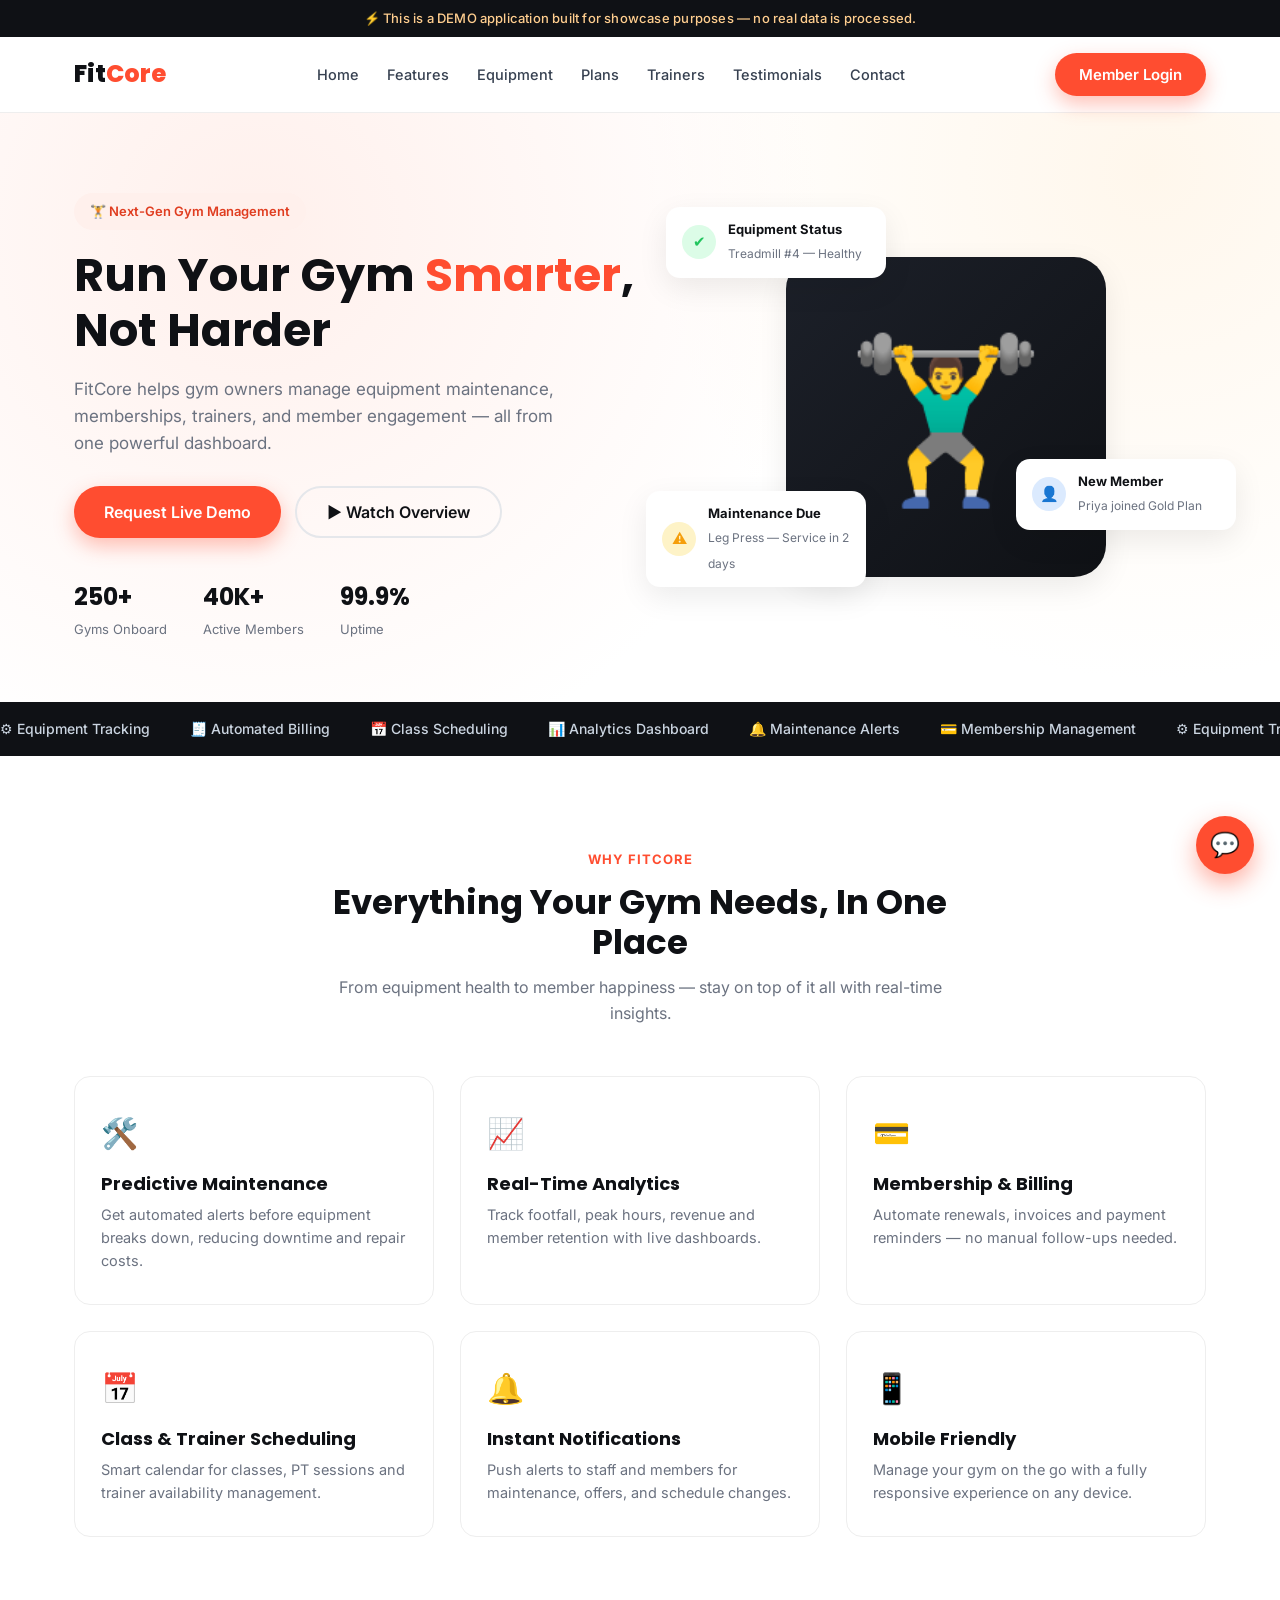
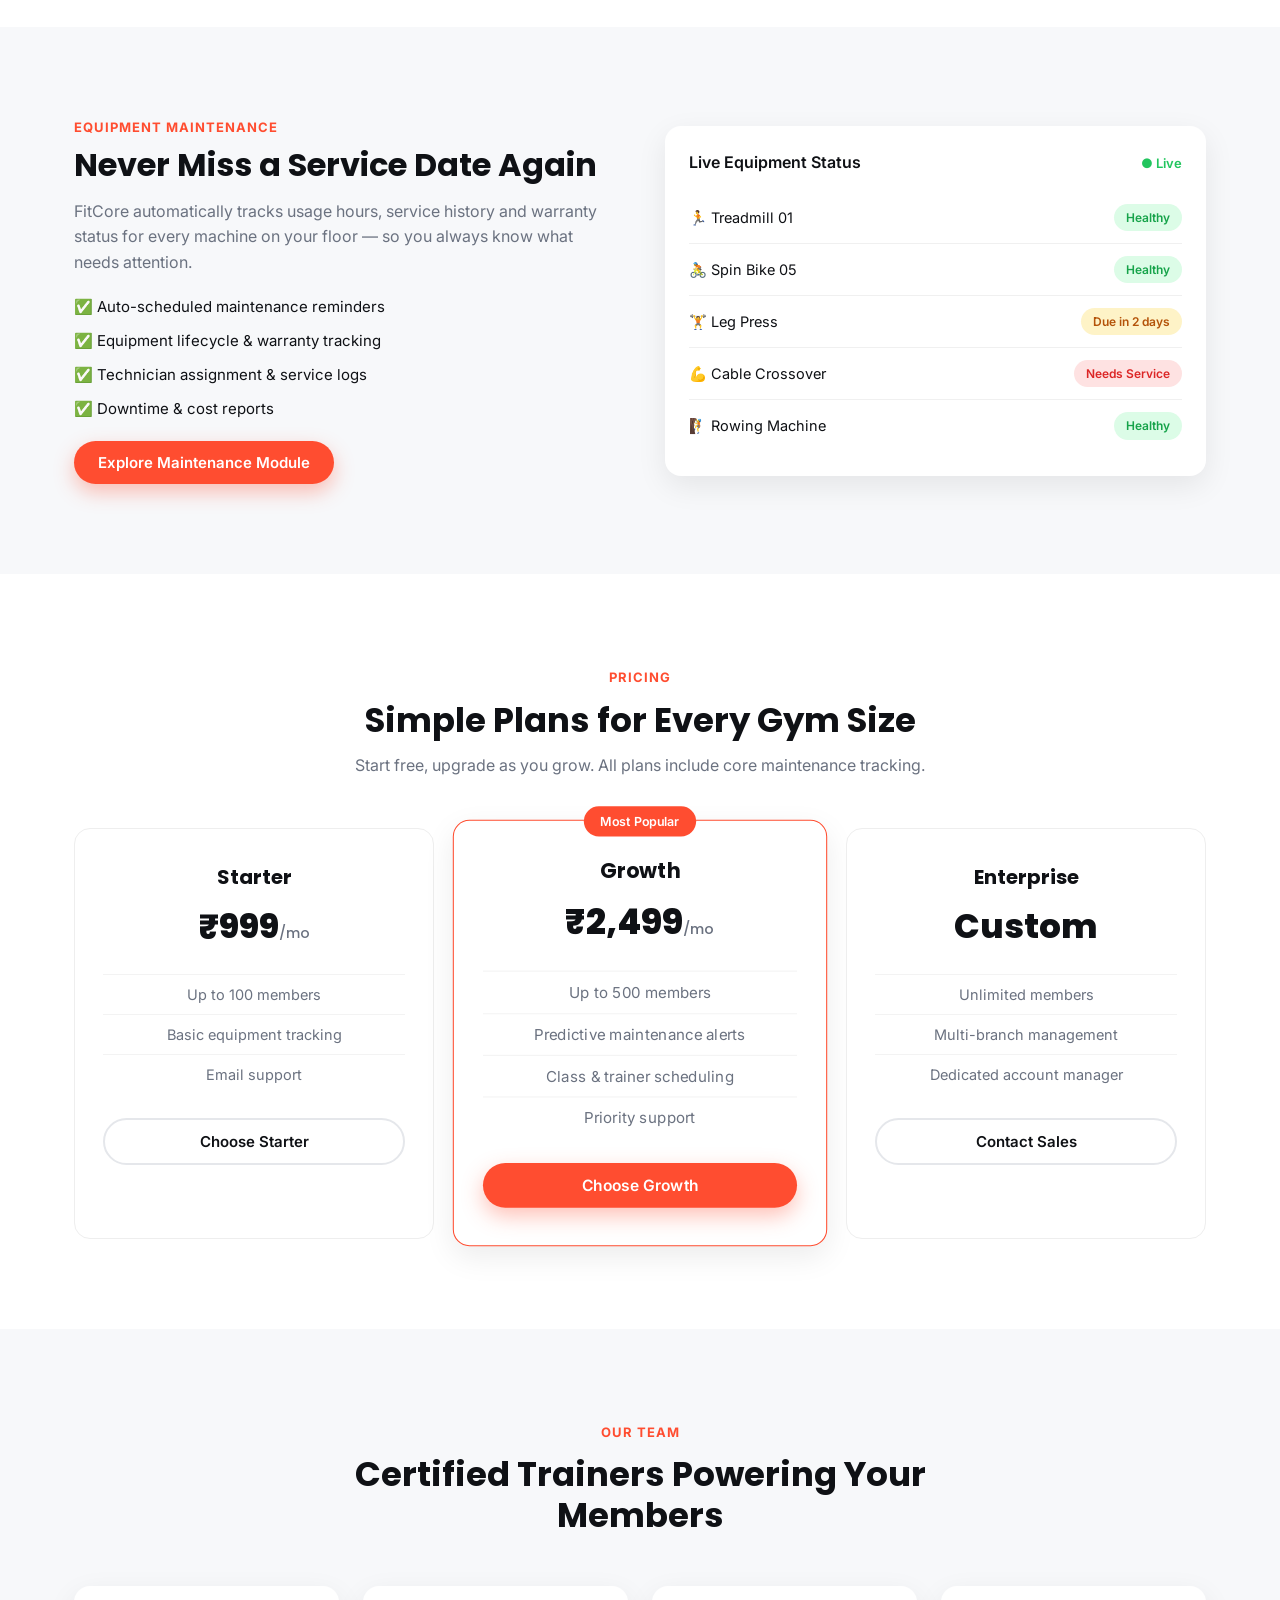
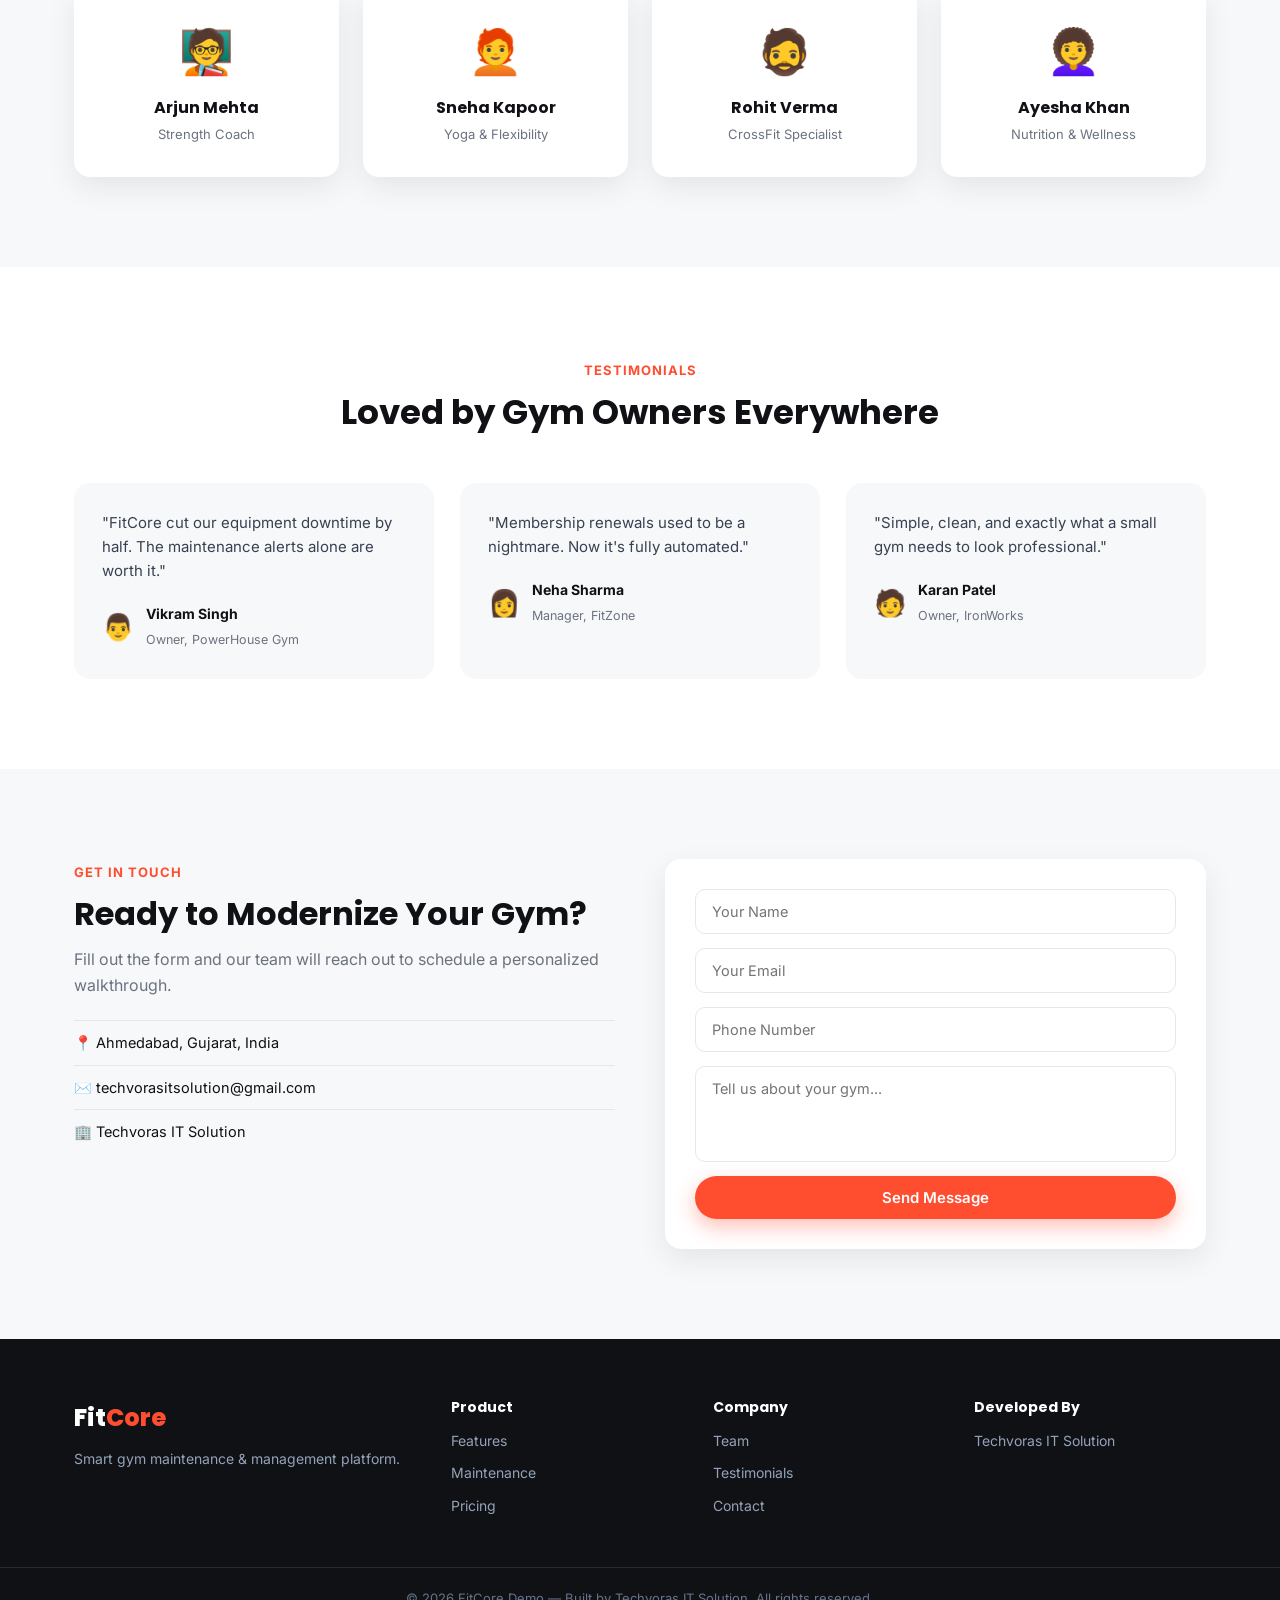
==== index.html @ d02e4d60 "Add static gym maintenance demo website (FitCore) Landing page for gym owners showcasing maintenance" ====
<!DOCTYPE html>
<html lang="en">
<head>
<meta charset="UTF-8">
<meta name="viewport" content="width=device-width, initial-scale=1.0">
<title>FitCore Gym Manager | Smart Gym Maintenance & Management</title>
<meta name="description" content="FitCore Gym Manager - Complete gym maintenance, membership, and equipment management platform.">
<link rel="preconnect" href="https://fonts.googleapis.com">
<link href="https://fonts.googleapis.com/css2?family=Poppins:wght@400;500;600;700;800&family=Inter:wght@400;500;600&display=swap" rel="stylesheet">
<link rel="stylesheet" href="css/style.css">
<link rel="icon" href="data:image/svg+xml,<svg xmlns=%22http://www.w3.org/2000/svg%22 viewBox=%220 0 100 100%22><text y=%22.9em%22 font-size=%2290%22>💪</text></svg>">
</head>
<body>

<!-- Demo Banner -->
<div class="demo-banner">
  <span>⚡ This is a DEMO application built for showcase purposes — no real data is processed.</span>
</div>

<!-- Navbar -->
<header class="navbar" id="navbar">
  <div class="container nav-inner">
    <a href="#home" class="logo">Fit<span>Core</span></a>
    <nav class="nav-links" id="navLinks">
      <a href="#home">Home</a>
      <a href="#features">Features</a>
      <a href="#equipment">Equipment</a>
      <a href="#plans">Plans</a>
      <a href="#trainers">Trainers</a>
      <a href="#testimonials">Testimonials</a>
      <a href="#contact">Contact</a>
    </nav>
    <button class="btn btn-primary nav-cta" id="loginBtn">Member Login</button>
    <button class="hamburger" id="hamburger" aria-label="Toggle menu">
      <span></span><span></span><span></span>
    </button>
  </div>
</header>

<!-- Hero -->
<section class="hero" id="home">
  <div class="hero-bg"></div>
  <div class="container hero-inner">
    <div class="hero-text">
      <span class="badge">🏋️ Next-Gen Gym Management</span>
      <h1>Run Your Gym <span class="highlight">Smarter</span>, Not Harder</h1>
      <p>FitCore helps gym owners manage equipment maintenance, memberships, trainers, and member engagement — all from one powerful dashboard.</p>
      <div class="hero-actions">
        <button class="btn btn-primary btn-lg" id="requestDemoBtn">Request Live Demo</button>
        <button class="btn btn-outline btn-lg" id="watchVideoBtn">▶ Watch Overview</button>
      </div>
      <div class="hero-stats">
        <div><strong>250+</strong><span>Gyms Onboard</span></div>
        <div><strong>40K+</strong><span>Active Members</span></div>
        <div><strong>99.9%</strong><span>Uptime</span></div>
      </div>
    </div>
    <div class="hero-visual">
      <div class="floating-card card-1">
        <div class="icon-circle green">✔</div>
        <div><strong>Equipment Status</strong><span>Treadmill #4 — Healthy</span></div>
      </div>
      <div class="floating-card card-2">
        <div class="icon-circle orange">⚠</div>
        <div><strong>Maintenance Due</strong><span>Leg Press — Service in 2 days</span></div>
      </div>
      <div class="floating-card card-3">
        <div class="icon-circle blue">👤</div>
        <div><strong>New Member</strong><span>Priya joined Gold Plan</span></div>
      </div>
      <div class="hero-image">🏋️‍♂️</div>
    </div>
  </div>
</section>

<!-- Trusted by -->
<section class="marquee-section">
  <div class="marquee">
    <div class="marquee-track">
      <span>⚙ Equipment Tracking</span><span>🧾 Automated Billing</span><span>📅 Class Scheduling</span>
      <span>📊 Analytics Dashboard</span><span>🔔 Maintenance Alerts</span><span>💳 Membership Management</span>
      <span>⚙ Equipment Tracking</span><span>🧾 Automated Billing</span><span>📅 Class Scheduling</span>
      <span>📊 Analytics Dashboard</span><span>🔔 Maintenance Alerts</span><span>💳 Membership Management</span>
    </div>
  </div>
</section>

<!-- Features -->
<section class="section" id="features">
  <div class="container">
    <div class="section-head">
      <span class="eyebrow">Why FitCore</span>
      <h2>Everything Your Gym Needs, In One Place</h2>
      <p>From equipment health to member happiness — stay on top of it all with real-time insights.</p>
    </div>
    <div class="feature-grid">
      <div class="feature-card">
        <div class="feature-icon">🛠️</div>
        <h3>Predictive Maintenance</h3>
        <p>Get automated alerts before equipment breaks down, reducing downtime and repair costs.</p>
      </div>
      <div class="feature-card">
        <div class="feature-icon">📈</div>
        <h3>Real-Time Analytics</h3>
        <p>Track footfall, peak hours, revenue and member retention with live dashboards.</p>
      </div>
      <div class="feature-card">
        <div class="feature-icon">💳</div>
        <h3>Membership & Billing</h3>
        <p>Automate renewals, invoices and payment reminders — no manual follow-ups needed.</p>
      </div>
      <div class="feature-card">
        <div class="feature-icon">📅</div>
        <h3>Class & Trainer Scheduling</h3>
        <p>Smart calendar for classes, PT sessions and trainer availability management.</p>
      </div>
      <div class="feature-card">
        <div class="feature-icon">🔔</div>
        <h3>Instant Notifications</h3>
        <p>Push alerts to staff and members for maintenance, offers, and schedule changes.</p>
      </div>
      <div class="feature-card">
        <div class="feature-icon">📱</div>
        <h3>Mobile Friendly</h3>
        <p>Manage your gym on the go with a fully responsive experience on any device.</p>
      </div>
    </div>
  </div>
</section>

<!-- Equipment Maintenance Showcase -->
<section class="section alt" id="equipment">
  <div class="container equipment-grid">
    <div class="equipment-text">
      <span class="eyebrow">Equipment Maintenance</span>
      <h2>Never Miss a Service Date Again</h2>
      <p>FitCore automatically tracks usage hours, service history and warranty status for every machine on your floor — so you always know what needs attention.</p>
      <ul class="check-list">
        <li>✅ Auto-scheduled maintenance reminders</li>
        <li>✅ Equipment lifecycle & warranty tracking</li>
        <li>✅ Technician assignment & service logs</li>
        <li>✅ Downtime & cost reports</li>
      </ul>
      <button class="btn btn-primary" id="exploreBtn">Explore Maintenance Module</button>
    </div>
    <div class="equipment-panel">
      <div class="panel-header">
        <span>Live Equipment Status</span>
        <span class="dot-live">● Live</span>
      </div>
      <div class="equip-row">
        <span class="equip-name">🏃 Treadmill 01</span>
        <span class="status-pill ok">Healthy</span>
      </div>
      <div class="equip-row">
        <span class="equip-name">🚴 Spin Bike 05</span>
        <span class="status-pill ok">Healthy</span>
      </div>
      <div class="equip-row">
        <span class="equip-name">🏋️ Leg Press</span>
        <span class="status-pill warn">Due in 2 days</span>
      </div>
      <div class="equip-row">
        <span class="equip-name">💪 Cable Crossover</span>
        <span class="status-pill danger">Needs Service</span>
      </div>
      <div class="equip-row">
        <span class="equip-name">🧗 Rowing Machine</span>
        <span class="status-pill ok">Healthy</span>
      </div>
    </div>
  </div>
</section>

<!-- Plans -->
<section class="section" id="plans">
  <div class="container">
    <div class="section-head">
      <span class="eyebrow">Pricing</span>
      <h2>Simple Plans for Every Gym Size</h2>
      <p>Start free, upgrade as you grow. All plans include core maintenance tracking.</p>
    </div>
    <div class="plans-grid">
      <div class="plan-card">
        <h3>Starter</h3>
        <div class="price">₹999<span>/mo</span></div>
        <ul>
          <li>Up to 100 members</li>
          <li>Basic equipment tracking</li>
          <li>Email support</li>
        </ul>
        <button class="btn btn-outline full">Choose Starter</button>
      </div>
      <div class="plan-card featured">
        <span class="ribbon">Most Popular</span>
        <h3>Growth</h3>
        <div class="price">₹2,499<span>/mo</span></div>
        <ul>
          <li>Up to 500 members</li>
          <li>Predictive maintenance alerts</li>
          <li>Class & trainer scheduling</li>
          <li>Priority support</li>
        </ul>
        <button class="btn btn-primary full">Choose Growth</button>
      </div>
      <div class="plan-card">
        <h3>Enterprise</h3>
        <div class="price">Custom</div>
        <ul>
          <li>Unlimited members</li>
          <li>Multi-branch management</li>
          <li>Dedicated account manager</li>
        </ul>
        <button class="btn btn-outline full">Contact Sales</button>
      </div>
    </div>
  </div>
</section>

<!-- Trainers -->
<section class="section alt" id="trainers">
  <div class="container">
    <div class="section-head">
      <span class="eyebrow">Our Team</span>
      <h2>Certified Trainers Powering Your Members</h2>
    </div>
    <div class="trainers-grid">
      <div class="trainer-card">
        <div class="trainer-avatar">🧑‍🏫</div>
        <h4>Arjun Mehta</h4>
        <span>Strength Coach</span>
      </div>
      <div class="trainer-card">
        <div class="trainer-avatar">🧑‍🦰</div>
        <h4>Sneha Kapoor</h4>
        <span>Yoga & Flexibility</span>
      </div>
      <div class="trainer-card">
        <div class="trainer-avatar">🧔</div>
        <h4>Rohit Verma</h4>
        <span>CrossFit Specialist</span>
      </div>
      <div class="trainer-card">
        <div class="trainer-avatar">👩‍🦱</div>
        <h4>Ayesha Khan</h4>
        <span>Nutrition & Wellness</span>
      </div>
    </div>
  </div>
</section>

<!-- Testimonials -->
<section class="section" id="testimonials">
  <div class="container">
    <div class="section-head">
      <span class="eyebrow">Testimonials</span>
      <h2>Loved by Gym Owners Everywhere</h2>
    </div>
    <div class="testimonial-grid">
      <div class="testimonial-card">
        <p>"FitCore cut our equipment downtime by half. The maintenance alerts alone are worth it."</p>
        <div class="testimonial-user"><span>👨</span><div><strong>Vikram Singh</strong><small>Owner, PowerHouse Gym</small></div></div>
      </div>
      <div class="testimonial-card">
        <p>"Membership renewals used to be a nightmare. Now it's fully automated."</p>
        <div class="testimonial-user"><span>👩</span><div><strong>Neha Sharma</strong><small>Manager, FitZone</small></div></div>
      </div>
      <div class="testimonial-card">
        <p>"Simple, clean, and exactly what a small gym needs to look professional."</p>
        <div class="testimonial-user"><span>🧑</span><div><strong>Karan Patel</strong><small>Owner, IronWorks</small></div></div>
      </div>
    </div>
  </div>
</section>

<!-- Contact -->
<section class="section alt" id="contact">
  <div class="container contact-grid">
    <div>
      <span class="eyebrow">Get In Touch</span>
      <h2>Ready to Modernize Your Gym?</h2>
      <p>Fill out the form and our team will reach out to schedule a personalized walkthrough.</p>
      <div class="contact-info">
        <div>📍 Ahmedabad, Gujarat, India</div>
        <div>✉️ techvorasitsolution@gmail.com</div>
        <div>🏢 Techvoras IT Solution</div>
      </div>
    </div>
    <form class="contact-form" id="contactForm">
      <input type="text" placeholder="Your Name" required>
      <input type="email" placeholder="Your Email" required>
      <input type="tel" placeholder="Phone Number">
      <textarea rows="4" placeholder="Tell us about your gym..."></textarea>
      <button type="submit" class="btn btn-primary full">Send Message</button>
    </form>
  </div>
</section>

<!-- Footer -->
<footer class="footer">
  <div class="container footer-inner">
    <div class="footer-brand">
      <div class="logo">Fit<span>Core</span></div>
      <p>Smart gym maintenance & management platform.</p>
    </div>
    <div class="footer-col">
      <h4>Product</h4>
      <a href="#features">Features</a>
      <a href="#equipment">Maintenance</a>
      <a href="#plans">Pricing</a>
    </div>
    <div class="footer-col">
      <h4>Company</h4>
      <a href="#trainers">Team</a>
      <a href="#testimonials">Testimonials</a>
      <a href="#contact">Contact</a>
    </div>
    <div class="footer-col">
      <h4>Developed By</h4>
      <a href="#" id="footerContactDev">Techvoras IT Solution</a>
    </div>
  </div>
  <div class="footer-bottom">© 2026 FitCore Demo — Built by Techvoras IT Solution. All rights reserved.</div>
</footer>

<!-- Floating Chat / Message Button -->
<button class="chat-fab" id="chatFab" aria-label="Message us">💬</button>

<!-- Demo Popup Modal -->
<div class="modal-overlay" id="demoModal">
  <div class="modal-box">
    <button class="modal-close" id="modalClose">✕</button>
    <div class="modal-icon">🚧</div>
    <h3>This is a Demo Application</h3>
    <p>Message communication and live chat features are not active in this demo build. This project is a static preview created to showcase design and features for the client.</p>
    <p class="modal-sub">To activate full functionality (database, real-time chat, authentication) or discuss your project, please contact the developers:</p>
    <div class="modal-contact">
      <div><strong>Techvoras IT Solution</strong></div>
      <div>👤 Joshi (Owner)</div>
      <div>✉️ <a href="mailto:techvorasitsolution@gmail.com">techvorasitsolution@gmail.com</a></div>
    </div>
    <button class="btn btn-primary full" id="modalOkBtn">Got it</button>
  </div>
</div>

<script src="js/script.js"></script>
</body>
</html>
---- css/style.css ----
/* ===== Reset & Base ===== */
* { margin: 0; padding: 0; box-sizing: border-box; }
:root {
  --primary: #ff4d30;
  --primary-dark: #e03d20;
  --dark: #0f1115;
  --dark-2: #171a21;
  --gray: #6b7280;
  --light-bg: #f7f8fa;
  --green: #22c55e;
  --orange: #f59e0b;
  --blue: #3b82f6;
  --red: #ef4444;
  --radius: 16px;
  --shadow: 0 10px 30px rgba(0,0,0,0.08);
}
html { scroll-behavior: smooth; }
body {
  font-family: 'Inter', sans-serif;
  color: var(--dark);
  background: #fff;
  line-height: 1.6;
  overflow-x: hidden;
}
h1, h2, h3, h4 { font-family: 'Poppins', sans-serif; font-weight: 700; line-height: 1.2; }
a { text-decoration: none; color: inherit; }
ul { list-style: none; }
.container { max-width: 1180px; margin: 0 auto; padding: 0 24px; }

/* ===== Buttons ===== */
.btn {
  display: inline-flex;
  align-items: center;
  justify-content: center;
  gap: 8px;
  padding: 12px 24px;
  border-radius: 50px;
  font-weight: 600;
  font-size: 15px;
  border: none;
  cursor: pointer;
  transition: all 0.25s ease;
  font-family: 'Inter', sans-serif;
}
.btn-primary { background: var(--primary); color: #fff; box-shadow: 0 8px 20px rgba(255,77,48,0.35); }
.btn-primary:hover { background: var(--primary-dark); transform: translateY(-2px); }
.btn-outline { background: transparent; border: 2px solid #e5e7eb; color: var(--dark); }
.btn-outline:hover { border-color: var(--primary); color: var(--primary); }
.btn-lg { padding: 14px 30px; font-size: 16px; }
.full { width: 100%; }

/* ===== Demo Banner ===== */
.demo-banner {
  background: var(--dark);
  color: #ffce8f;
  text-align: center;
  font-size: 13px;
  padding: 8px 12px;
  font-weight: 500;
  letter-spacing: 0.2px;
}

/* ===== Navbar ===== */
.navbar {
  position: sticky;
  top: 0;
  z-index: 100;
  background: rgba(255,255,255,0.85);
  backdrop-filter: blur(10px);
  border-bottom: 1px solid #eee;
}
.nav-inner { display: flex; align-items: center; justify-content: space-between; padding: 16px 24px; }
.logo { font-family: 'Poppins', sans-serif; font-weight: 800; font-size: 24px; color: var(--dark); }
.logo span { color: var(--primary); }
.nav-links { display: flex; gap: 28px; }
.nav-links a { font-weight: 500; font-size: 14.5px; color: #374151; transition: color 0.2s; }
.nav-links a:hover { color: var(--primary); }
.nav-cta { white-space: nowrap; }
.hamburger { display: none; flex-direction: column; gap: 5px; background: none; border: none; cursor: pointer; }
.hamburger span { width: 24px; height: 2px; background: var(--dark); }

/* ===== Hero ===== */
.hero { position: relative; padding: 80px 0 60px; overflow: hidden; }
.hero-bg {
  position: absolute; inset: 0;
  background: radial-gradient(circle at 20% 20%, #fff0ec 0%, transparent 50%),
              radial-gradient(circle at 90% 10%, #fff7ec 0%, transparent 40%);
  z-index: -1;
}
.hero-inner { display: grid; grid-template-columns: 1.1fr 1fr; gap: 40px; align-items: center; }
.badge {
  display: inline-block; background: #fff0ec; color: var(--primary-dark);
  padding: 8px 16px; border-radius: 50px; font-size: 13px; font-weight: 600; margin-bottom: 18px;
}
.hero-text h1 { font-size: 46px; margin-bottom: 18px; }
.highlight { color: var(--primary); }
.hero-text > p { color: var(--gray); font-size: 17px; margin-bottom: 28px; max-width: 480px; }
.hero-actions { display: flex; gap: 14px; margin-bottom: 40px; flex-wrap: wrap; }
.hero-stats { display: flex; gap: 36px; }
.hero-stats strong { display: block; font-size: 24px; font-family: 'Poppins', sans-serif; }
.hero-stats span { font-size: 13px; color: var(--gray); }

.hero-visual { position: relative; height: 420px; display: flex; align-items: center; justify-content: center; }
.hero-image {
  font-size: 160px; background: linear-gradient(135deg,#1c2029,#0f1115);
  width: 320px; height: 320px; border-radius: 32px; display: flex; align-items: center; justify-content: center;
  box-shadow: var(--shadow);
}
.floating-card {
  position: absolute; background: #fff; border-radius: 14px; box-shadow: var(--shadow);
  padding: 12px 16px; display: flex; align-items: center; gap: 12px; width: 220px; animation: float 4s ease-in-out infinite;
}
.floating-card strong { display: block; font-size: 13px; }
.floating-card span { font-size: 12px; color: var(--gray); }
.card-1 { top: 0; left: -20px; animation-delay: 0s; }
.card-2 { bottom: 40px; left: -40px; animation-delay: 1s; }
.card-3 { top: 60%; right: -30px; animation-delay: 2s; }
@keyframes float { 0%,100% { transform: translateY(0); } 50% { transform: translateY(-12px); } }
.icon-circle { width: 34px; height: 34px; border-radius: 50%; display: flex; align-items: center; justify-content: center; font-size: 15px; flex-shrink: 0; }
.icon-circle.green { background: #dcfce7; color: var(--green); }
.icon-circle.orange { background: #fef3c7; color: var(--orange); }
.icon-circle.blue { background: #dbeafe; color: var(--blue); }

/* ===== Marquee ===== */
.marquee-section { background: var(--dark); padding: 16px 0; overflow: hidden; }
.marquee-track { display: flex; gap: 40px; white-space: nowrap; animation: scroll 22s linear infinite; width: max-content; }
.marquee-track span { color: #cbd5e1; font-size: 14px; font-weight: 500; }
@keyframes scroll { from { transform: translateX(0); } to { transform: translateX(-50%); } }

/* ===== Sections ===== */
.section { padding: 90px 0; }
.section.alt { background: var(--light-bg); }
.section-head { text-align: center; max-width: 620px; margin: 0 auto 50px; }
.eyebrow { color: var(--primary); font-weight: 700; font-size: 13px; letter-spacing: 1px; text-transform: uppercase; }
.section-head h2 { font-size: 34px; margin: 10px 0 12px; }
.section-head p { color: var(--gray); }

/* ===== Features ===== */
.feature-grid { display: grid; grid-template-columns: repeat(3, 1fr); gap: 26px; }
.feature-card {
  background: #fff; border: 1px solid #eee; border-radius: var(--radius); padding: 32px 26px;
  transition: transform 0.25s, box-shadow 0.25s;
}
.feature-card:hover { transform: translateY(-6px); box-shadow: var(--shadow); border-color: transparent; }
.feature-icon { font-size: 30px; margin-bottom: 16px; }
.feature-card h3 { font-size: 18px; margin-bottom: 8px; }
.feature-card p { color: var(--gray); font-size: 14.5px; }

/* ===== Equipment ===== */
.equipment-grid { display: grid; grid-template-columns: 1fr 1fr; gap: 50px; align-items: center; }
.equipment-text .eyebrow { display: block; margin-bottom: 8px; }
.equipment-text h2 { font-size: 32px; margin-bottom: 14px; }
.equipment-text > p { color: var(--gray); margin-bottom: 20px; }
.check-list li { margin-bottom: 10px; font-size: 15px; }
.equipment-text .btn { margin-top: 10px; }

.equipment-panel { background: #fff; border-radius: var(--radius); box-shadow: var(--shadow); padding: 24px; }
.panel-header { display: flex; justify-content: space-between; align-items: center; margin-bottom: 16px; font-weight: 600; }
.dot-live { color: var(--green); font-size: 13px; }
.equip-row {
  display: flex; justify-content: space-between; align-items: center;
  padding: 12px 0; border-bottom: 1px solid #f0f0f0; font-size: 14.5px;
}
.equip-row:last-child { border-bottom: none; }
.status-pill { padding: 4px 12px; border-radius: 50px; font-size: 12px; font-weight: 600; }
.status-pill.ok { background: #dcfce7; color: #16a34a; }
.status-pill.warn { background: #fef3c7; color: #b45309; }
.status-pill.danger { background: #fee2e2; color: #dc2626; }

/* ===== Plans ===== */
.plans-grid { display: grid; grid-template-columns: repeat(3, 1fr); gap: 26px; }
.plan-card {
  background: #fff; border: 1px solid #eee; border-radius: var(--radius); padding: 36px 28px;
  text-align: center; position: relative; transition: transform .25s;
}
.plan-card:hover { transform: translateY(-6px); }
.plan-card.featured { border-color: var(--primary); box-shadow: var(--shadow); transform: scale(1.04); }
.ribbon {
  position: absolute; top: -14px; left: 50%; transform: translateX(-50%);
  background: var(--primary); color: #fff; font-size: 12px; padding: 5px 16px; border-radius: 50px; font-weight: 600;
}
.plan-card h3 { font-size: 20px; margin-bottom: 10px; }
.price { font-size: 34px; font-weight: 800; font-family: 'Poppins', sans-serif; margin-bottom: 20px; }
.price span { font-size: 14px; color: var(--gray); font-weight: 500; }
.plan-card ul { margin-bottom: 24px; }
.plan-card li { padding: 8px 0; color: var(--gray); font-size: 14.5px; border-top: 1px solid #f3f3f3; }

/* ===== Trainers ===== */
.trainers-grid { display: grid; grid-template-columns: repeat(4, 1fr); gap: 24px; }
.trainer-card { background: #fff; border-radius: var(--radius); padding: 30px 20px; text-align: center; box-shadow: var(--shadow); }
.trainer-avatar { font-size: 44px; margin-bottom: 12px; }
.trainer-card h4 { font-size: 16px; margin-bottom: 4px; }
.trainer-card span { color: var(--gray); font-size: 13px; }

/* ===== Testimonials ===== */
.testimonial-grid { display: grid; grid-template-columns: repeat(3, 1fr); gap: 26px; }
.testimonial-card { background: var(--light-bg); border-radius: var(--radius); padding: 28px; }
.testimonial-card p { font-size: 15px; color: #374151; margin-bottom: 20px; }
.testimonial-user { display: flex; align-items: center; gap: 12px; }
.testimonial-user span { font-size: 26px; }
.testimonial-user strong { display: block; font-size: 14px; }
.testimonial-user small { color: var(--gray); font-size: 12.5px; }

/* ===== Contact ===== */
.contact-grid { display: grid; grid-template-columns: 1fr 1fr; gap: 50px; align-items: start; }
.contact-grid h2 { font-size: 32px; margin: 10px 0 14px; }
.contact-grid > div > p { color: var(--gray); margin-bottom: 22px; }
.contact-info div { padding: 10px 0; font-size: 14.5px; border-top: 1px solid #e5e7eb; }
.contact-form { background: #fff; border-radius: var(--radius); box-shadow: var(--shadow); padding: 30px; display: flex; flex-direction: column; gap: 14px; }
.contact-form input, .contact-form textarea {
  padding: 13px 16px; border: 1px solid #e5e7eb; border-radius: 10px; font-family: inherit; font-size: 14.5px; outline: none; resize: none;
}
.contact-form input:focus, .contact-form textarea:focus { border-color: var(--primary); }

/* ===== Footer ===== */
.footer { background: var(--dark); color: #cbd5e1; padding: 60px 0 0; }
.footer-inner { display: grid; grid-template-columns: 1.5fr 1fr 1fr 1fr; gap: 30px; padding-bottom: 40px; }
.footer-brand .logo { color: #fff; margin-bottom: 10px; }
.footer-brand p { color: #94a3b8; font-size: 14px; }
.footer-col h4 { color: #fff; font-size: 14px; margin-bottom: 14px; }
.footer-col a { display: block; color: #94a3b8; font-size: 14px; margin-bottom: 10px; transition: color .2s; }
.footer-col a:hover { color: var(--primary); }
.footer-bottom { border-top: 1px solid #262a33; text-align: center; padding: 20px; font-size: 13px; color: #64748b; }

/* ===== Chat FAB ===== */
.chat-fab {
  position: fixed; bottom: 26px; right: 26px; width: 58px; height: 58px; border-radius: 50%;
  background: var(--primary); color: #fff; border: none; font-size: 24px; cursor: pointer;
  box-shadow: 0 10px 25px rgba(255,77,48,0.45); z-index: 200; transition: transform .2s;
}
.chat-fab:hover { transform: scale(1.08); }

/* ===== Modal ===== */
.modal-overlay {
  position: fixed; inset: 0; background: rgba(15,17,21,0.6); display: none;
  align-items: center; justify-content: center; z-index: 999; padding: 20px;
}
.modal-overlay.active { display: flex; }
.modal-box {
  background: #fff; border-radius: 20px; padding: 36px 32px; max-width: 420px; width: 100%;
  text-align: center; position: relative; animation: pop .25s ease;
}
@keyframes pop { from { transform: scale(0.9); opacity: 0; } to { transform: scale(1); opacity: 1; } }
.modal-close {
  position: absolute; top: 14px; right: 16px; background: none; border: none; font-size: 18px; cursor: pointer; color: var(--gray);
}
.modal-icon { font-size: 42px; margin-bottom: 10px; }
.modal-box h3 { font-size: 21px; margin-bottom: 12px; }
.modal-box p { color: var(--gray); font-size: 14.5px; margin-bottom: 12px; }
.modal-sub { font-size: 13.5px; }
.modal-contact { background: var(--light-bg); border-radius: 12px; padding: 16px; margin: 16px 0 20px; font-size: 14px; text-align: left; }
.modal-contact div { padding: 3px 0; }
.modal-contact a { color: var(--primary); font-weight: 600; }

/* ===== Responsive ===== */
@media (max-width: 960px) {
  .hero-inner, .equipment-grid, .contact-grid { grid-template-columns: 1fr; }
  .feature-grid, .plans-grid, .testimonial-grid { grid-template-columns: repeat(2, 1fr); }
  .trainers-grid { grid-template-columns: repeat(2, 1fr); }
  .footer-inner { grid-template-columns: 1fr 1fr; }
  .hero-visual { height: 320px; margin-top: 30px; }
  .hero-image { width: 220px; height: 220px; font-size: 100px; }
}
@media (max-width: 720px) {
  .nav-links, .nav-cta { display: none; }
  .hamburger { display: flex; }
  .navbar.mobile-open .nav-links {
    display: flex; flex-direction: column; position: absolute; top: 100%; left: 0; right: 0;
    background: #fff; padding: 20px 24px; gap: 16px; border-bottom: 1px solid #eee;
  }
  .hero-text h1 { font-size: 32px; }
  .feature-grid, .plans-grid, .testimonial-grid, .trainers-grid { grid-template-columns: 1fr; }
  .footer-inner { grid-template-columns: 1fr; }
  .plan-card.featured { transform: none; }
}
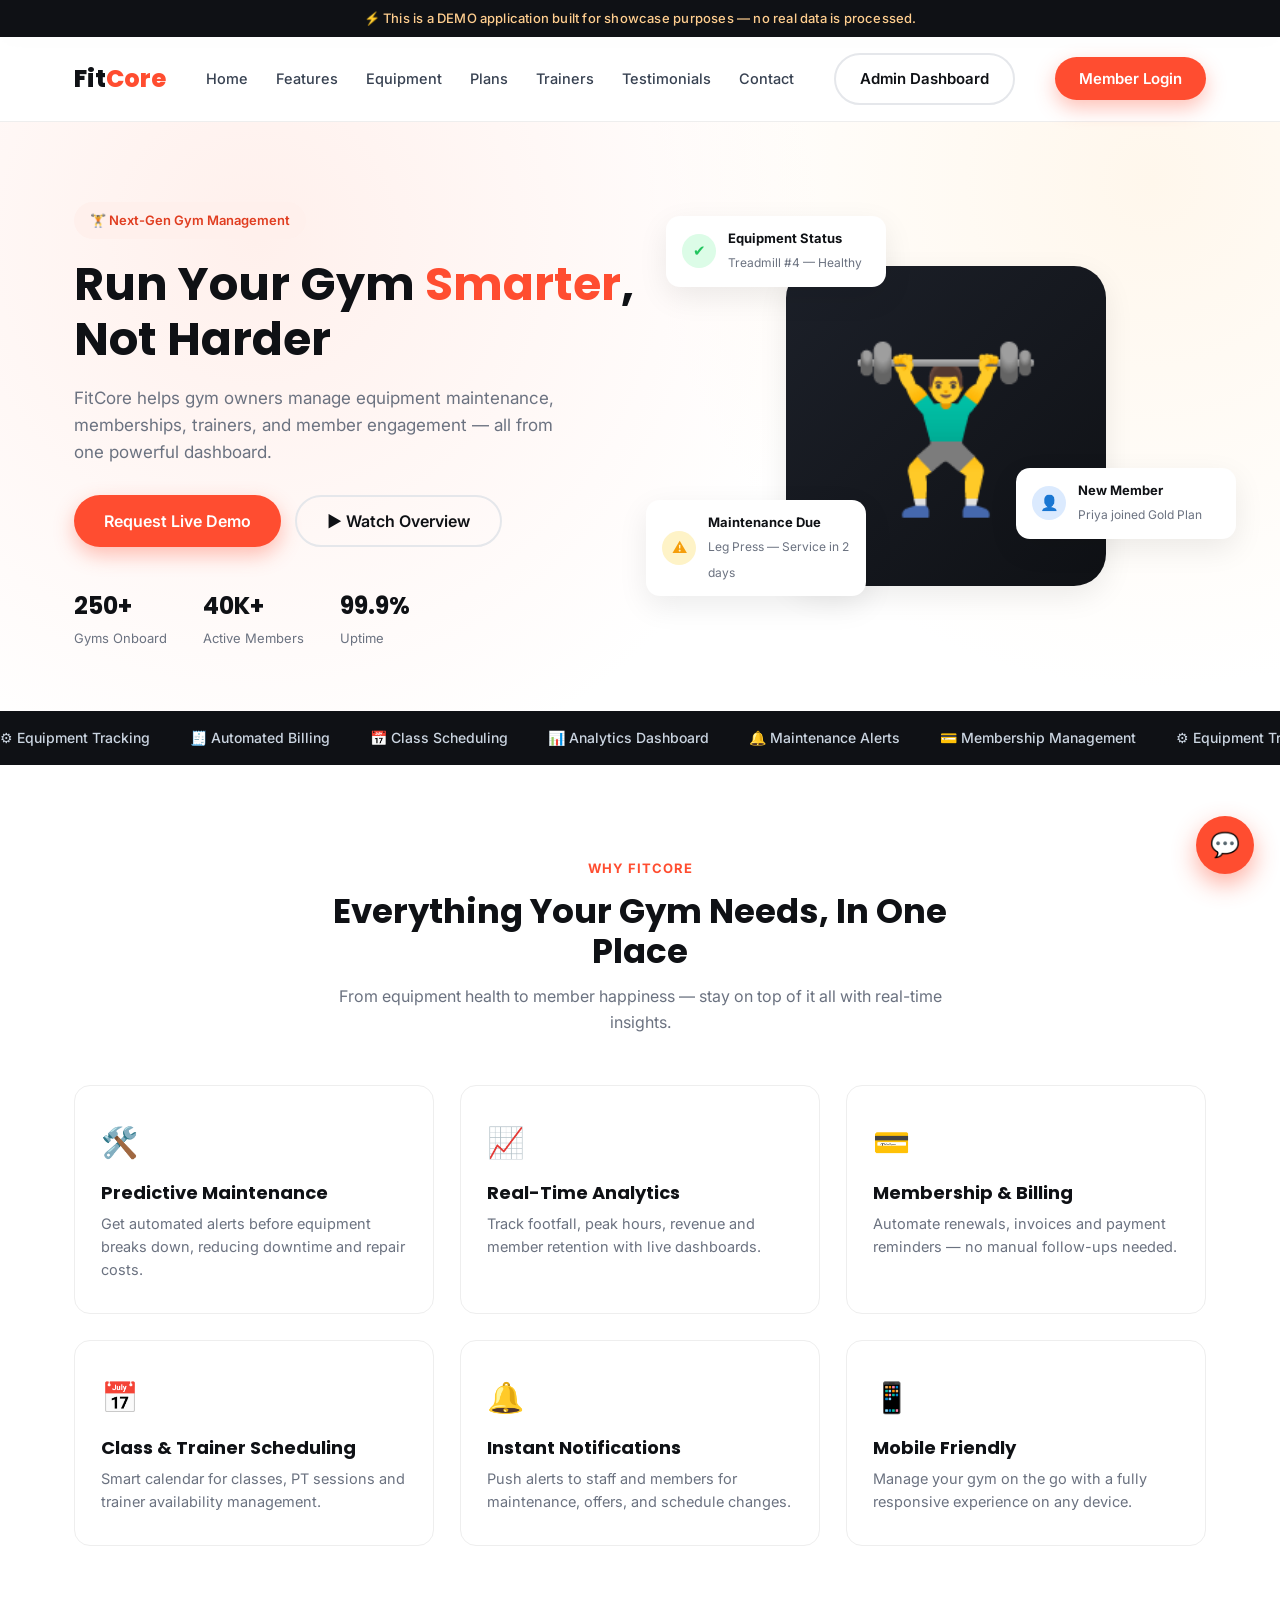
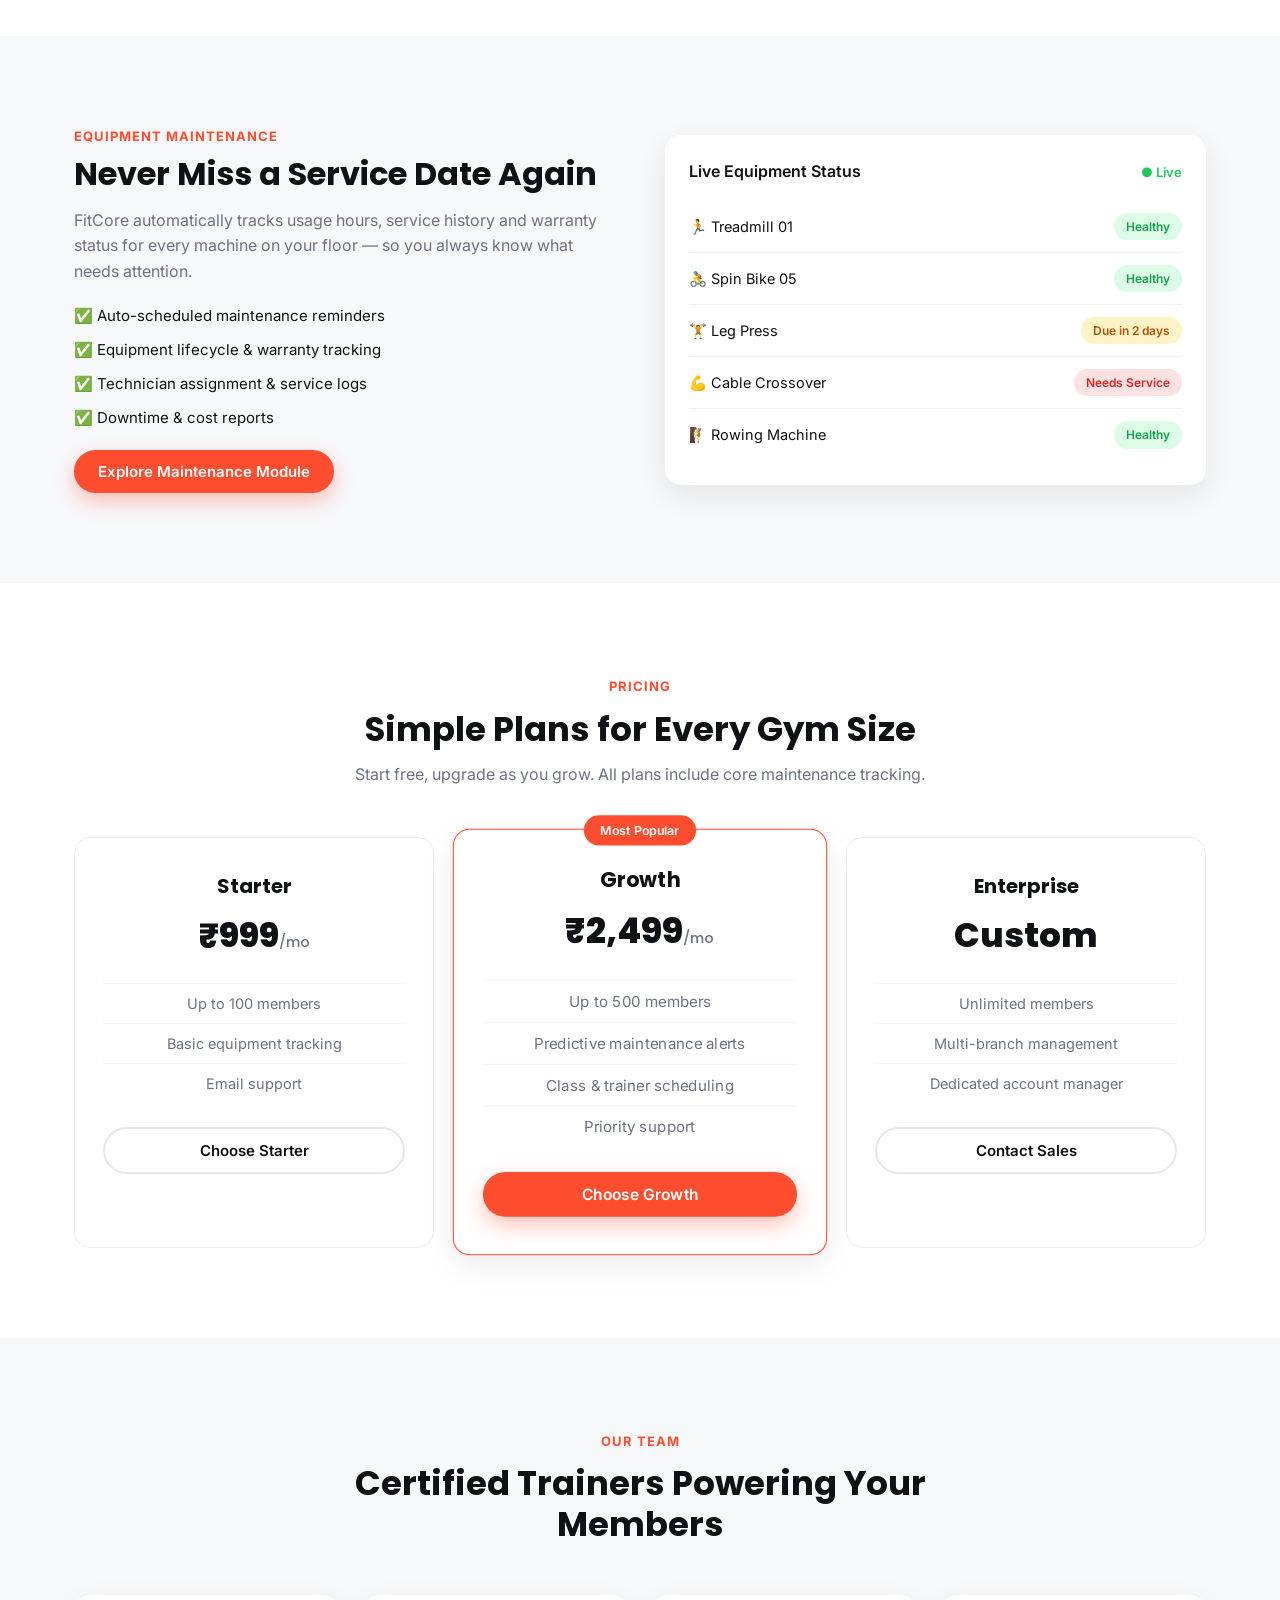
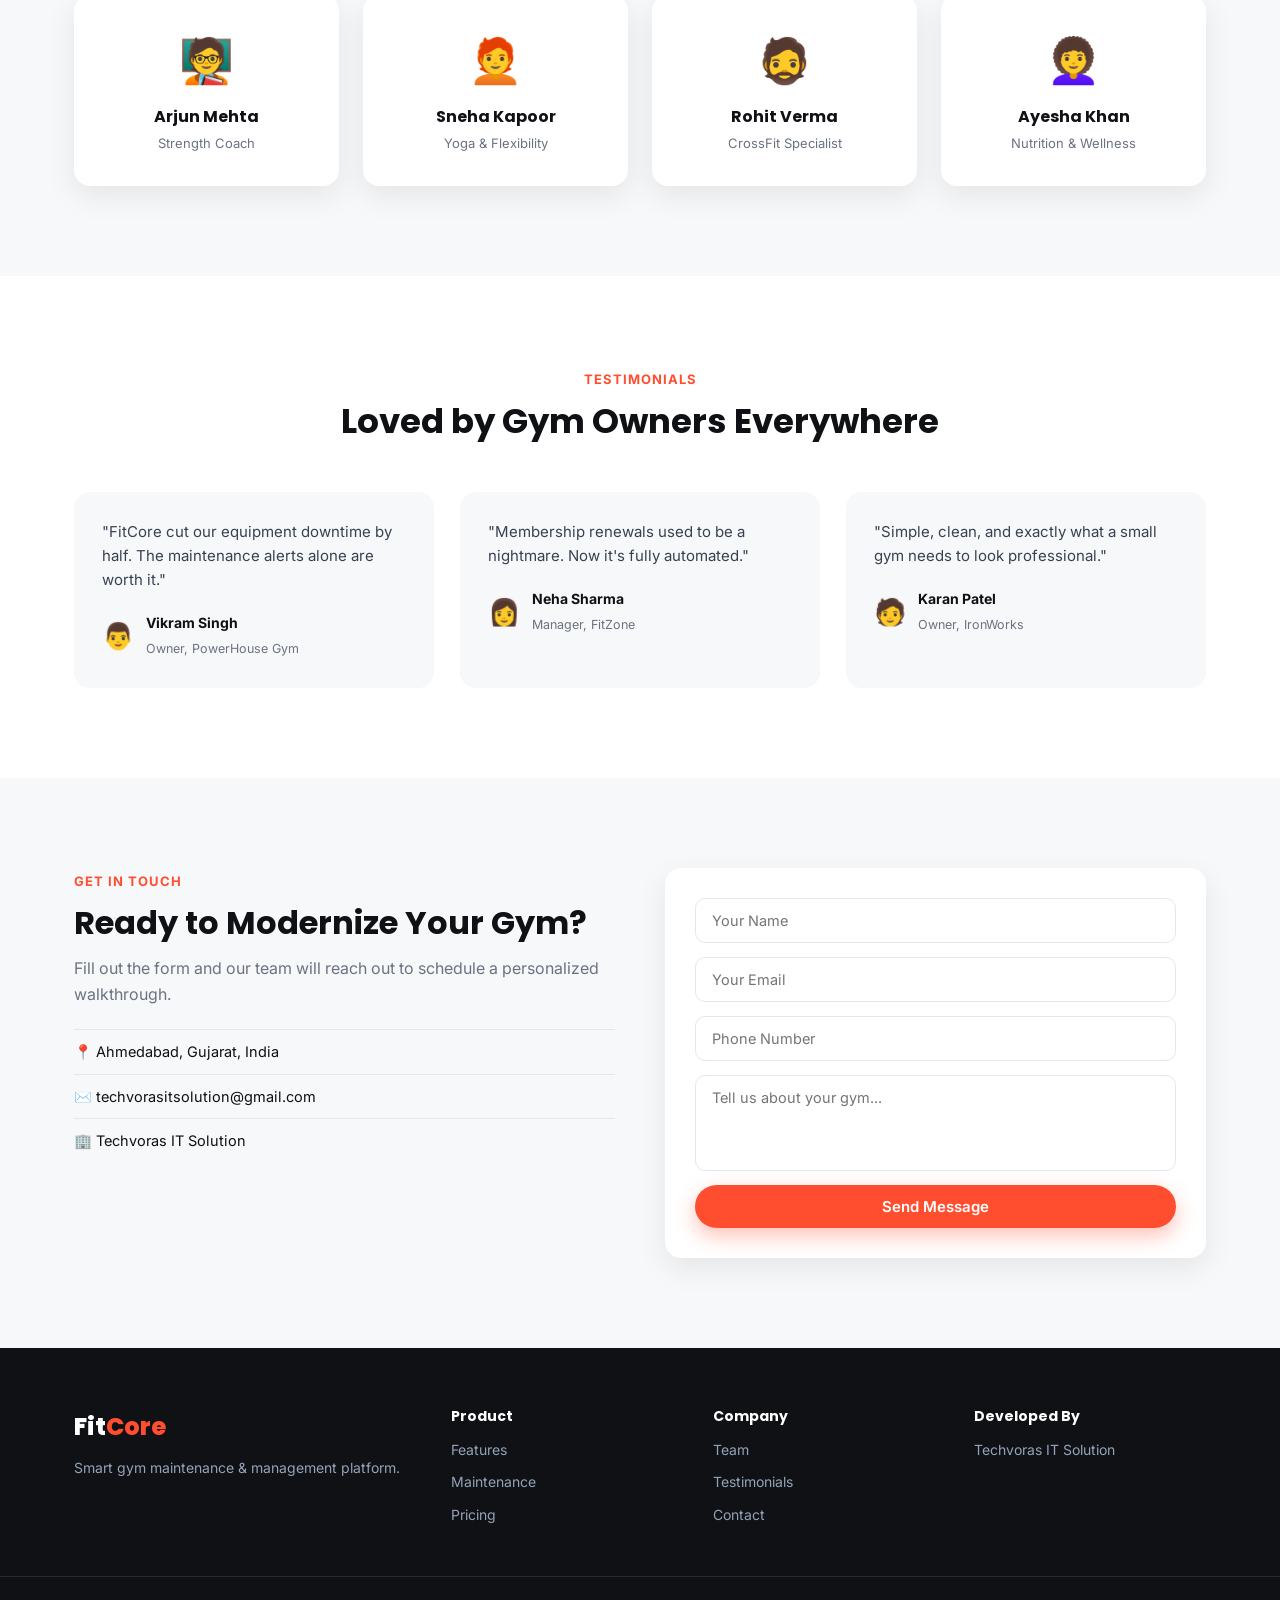
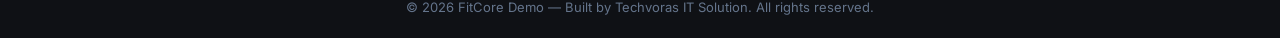
==== commit d339fa74: "Add admin dashboard with dummy gym operations data New admin.html with sidebar navigation covering: " ====
--- a/index.html
+++ b/index.html
@@ -30,6 +30,7 @@
       <a href="#testimonials">Testimonials</a>
       <a href="#contact">Contact</a>
     </nav>
+    <a href="admin.html" class="btn btn-outline nav-cta" id="adminDashBtn">Admin Dashboard</a>
     <button class="btn btn-primary nav-cta" id="loginBtn">Member Login</button>
     <button class="hamburger" id="hamburger" aria-label="Toggle menu">
       <span></span><span></span><span></span>
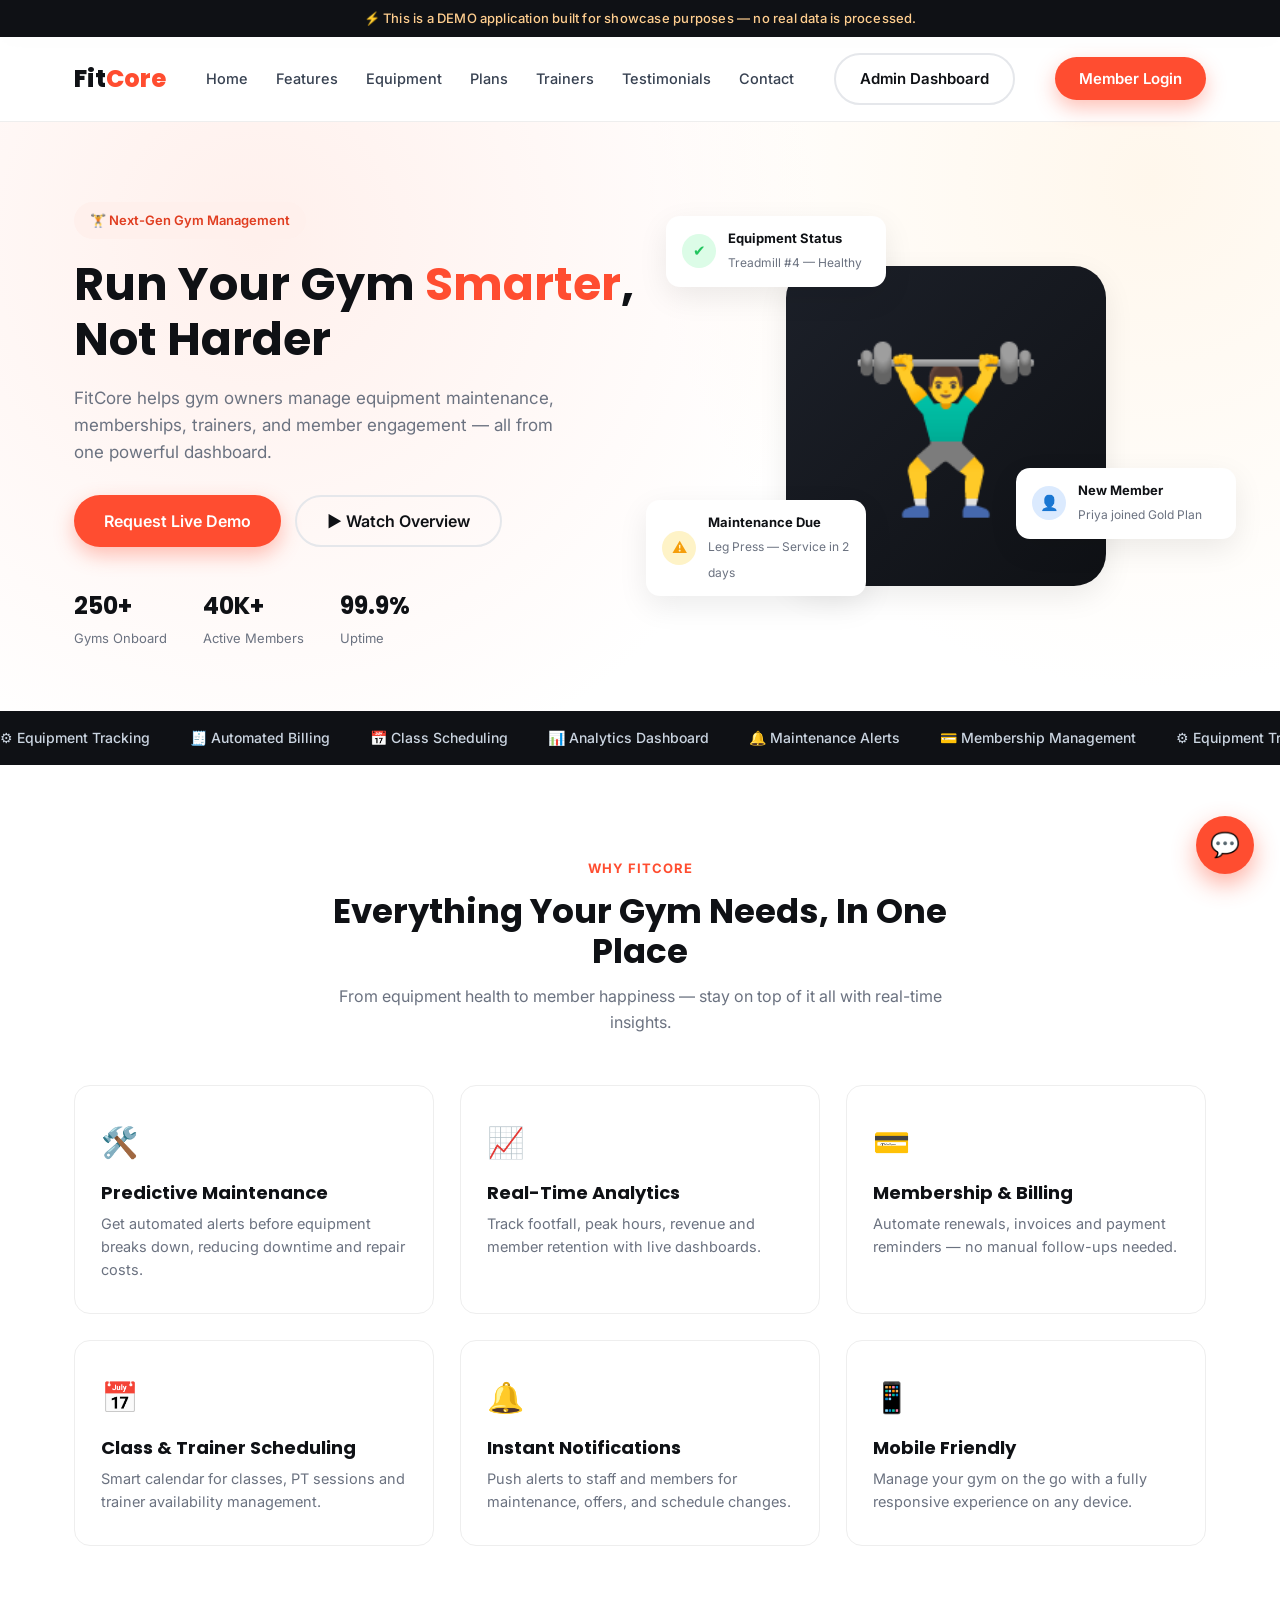
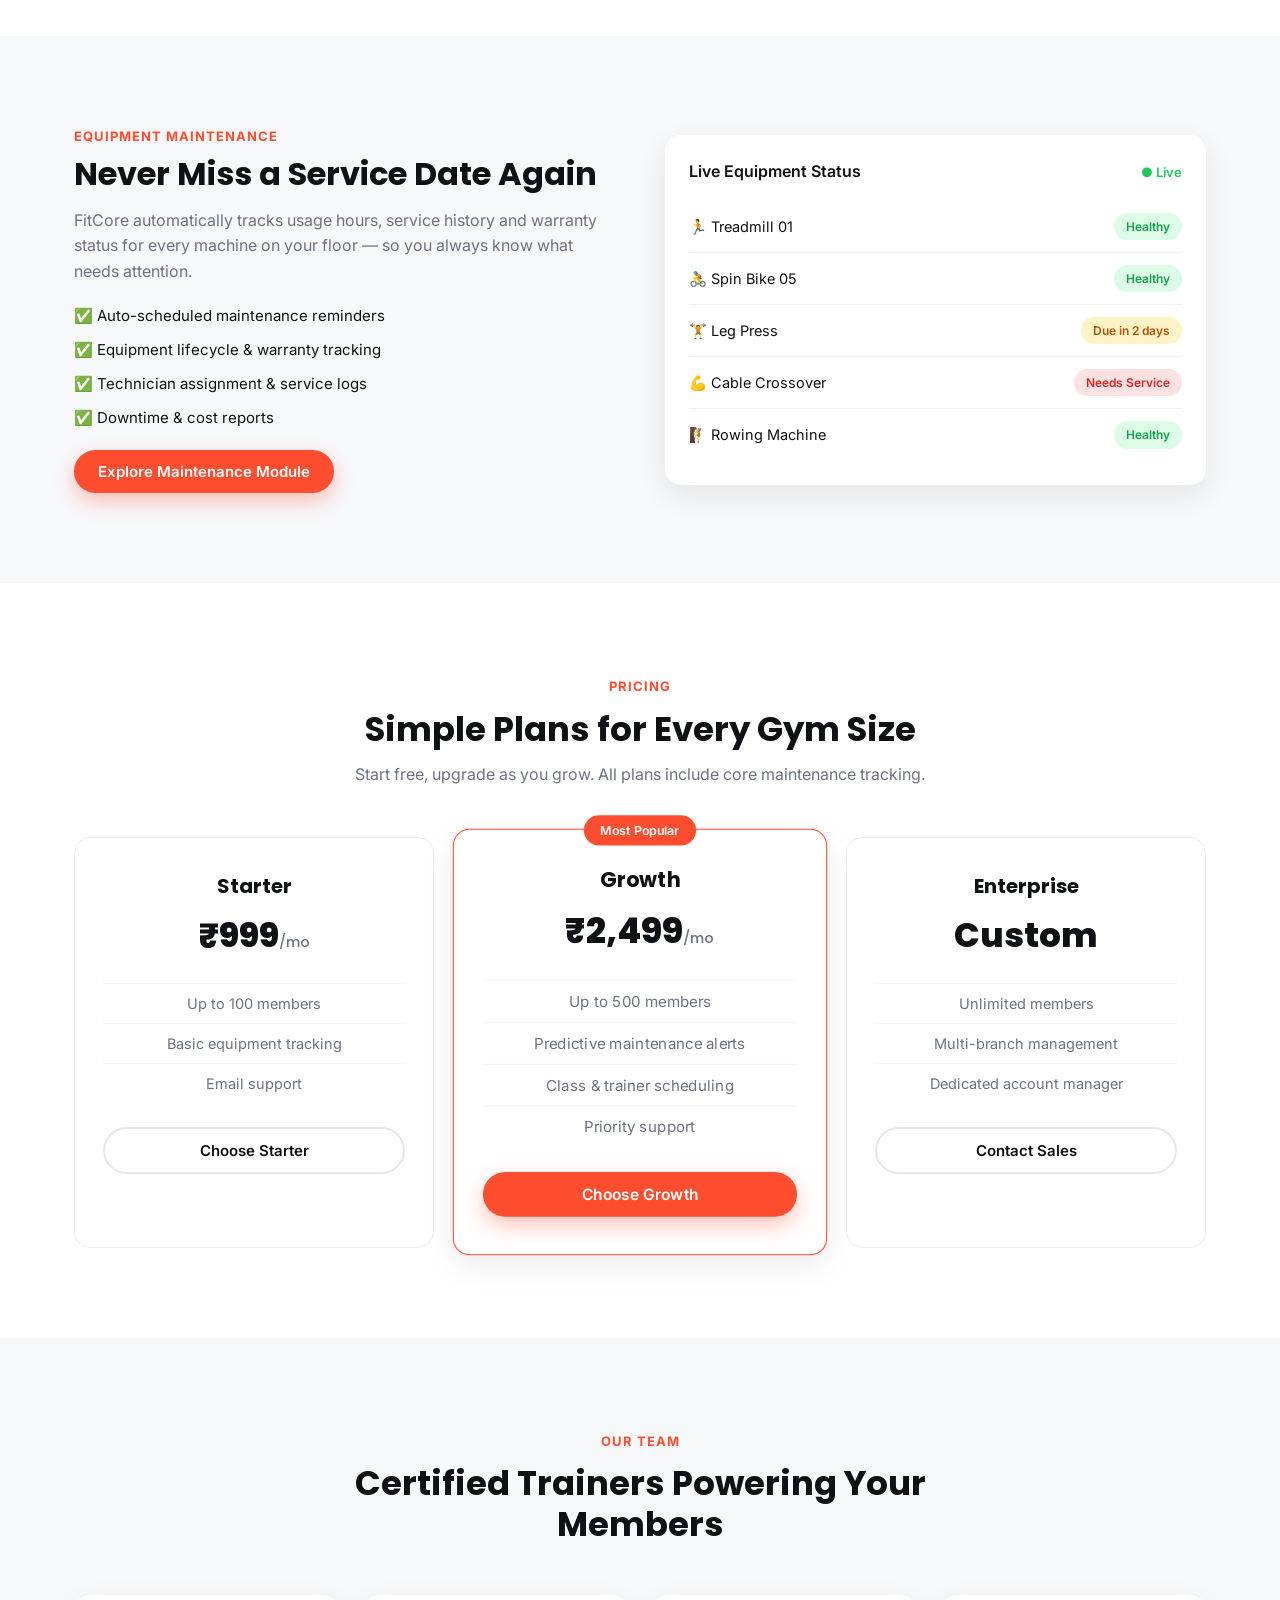
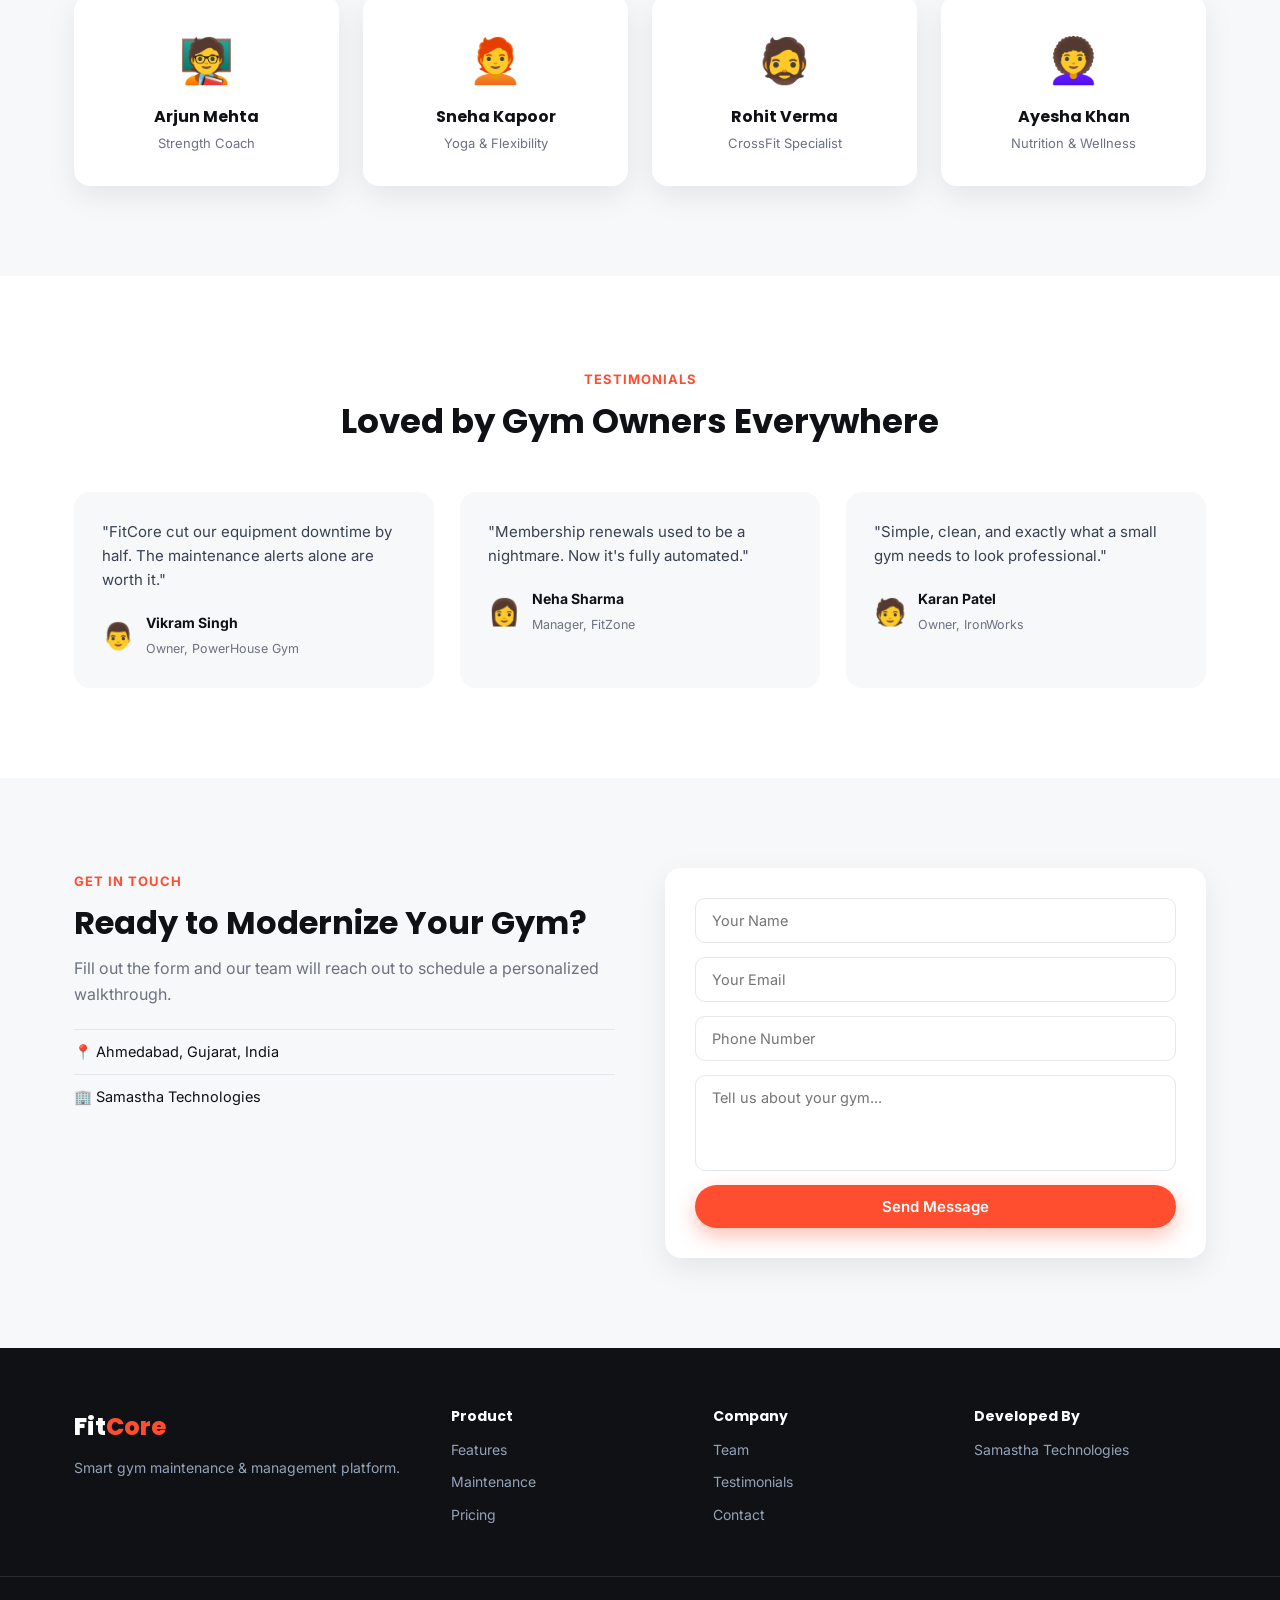
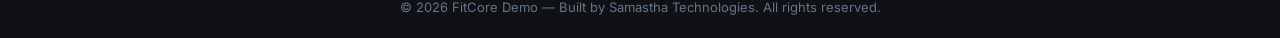
==== commit 9b250310: "Rebrand developer contact to Samastha Technologies Removed owner name and email from developer conta" ====
--- a/index.html
+++ b/index.html
@@ -283,8 +283,7 @@
       <p>Fill out the form and our team will reach out to schedule a personalized walkthrough.</p>
       <div class="contact-info">
         <div>📍 Ahmedabad, Gujarat, India</div>
-        <div>✉️ techvorasitsolution@gmail.com</div>
-        <div>🏢 Techvoras IT Solution</div>
+        <div>🏢 Samastha Technologies</div>
       </div>
     </div>
     <form class="contact-form" id="contactForm">
@@ -318,10 +317,10 @@
     </div>
     <div class="footer-col">
       <h4>Developed By</h4>
-      <a href="#" id="footerContactDev">Techvoras IT Solution</a>
-    </div>
-  </div>
-  <div class="footer-bottom">© 2026 FitCore Demo — Built by Techvoras IT Solution. All rights reserved.</div>
+      <a href="#" id="footerContactDev">Samastha Technologies</a>
+    </div>
+  </div>
+  <div class="footer-bottom">© 2026 FitCore Demo — Built by Samastha Technologies. All rights reserved.</div>
 </footer>
 
 <!-- Floating Chat / Message Button -->
@@ -336,9 +335,7 @@
     <p>Message communication and live chat features are not active in this demo build. This project is a static preview created to showcase design and features for the client.</p>
     <p class="modal-sub">To activate full functionality (database, real-time chat, authentication) or discuss your project, please contact the developers:</p>
     <div class="modal-contact">
-      <div><strong>Techvoras IT Solution</strong></div>
-      <div>👤 Joshi (Owner)</div>
-      <div>✉️ <a href="mailto:techvorasitsolution@gmail.com">techvorasitsolution@gmail.com</a></div>
+      <div><strong>Samastha Technologies</strong></div>
     </div>
     <button class="btn btn-primary full" id="modalOkBtn">Got it</button>
   </div>
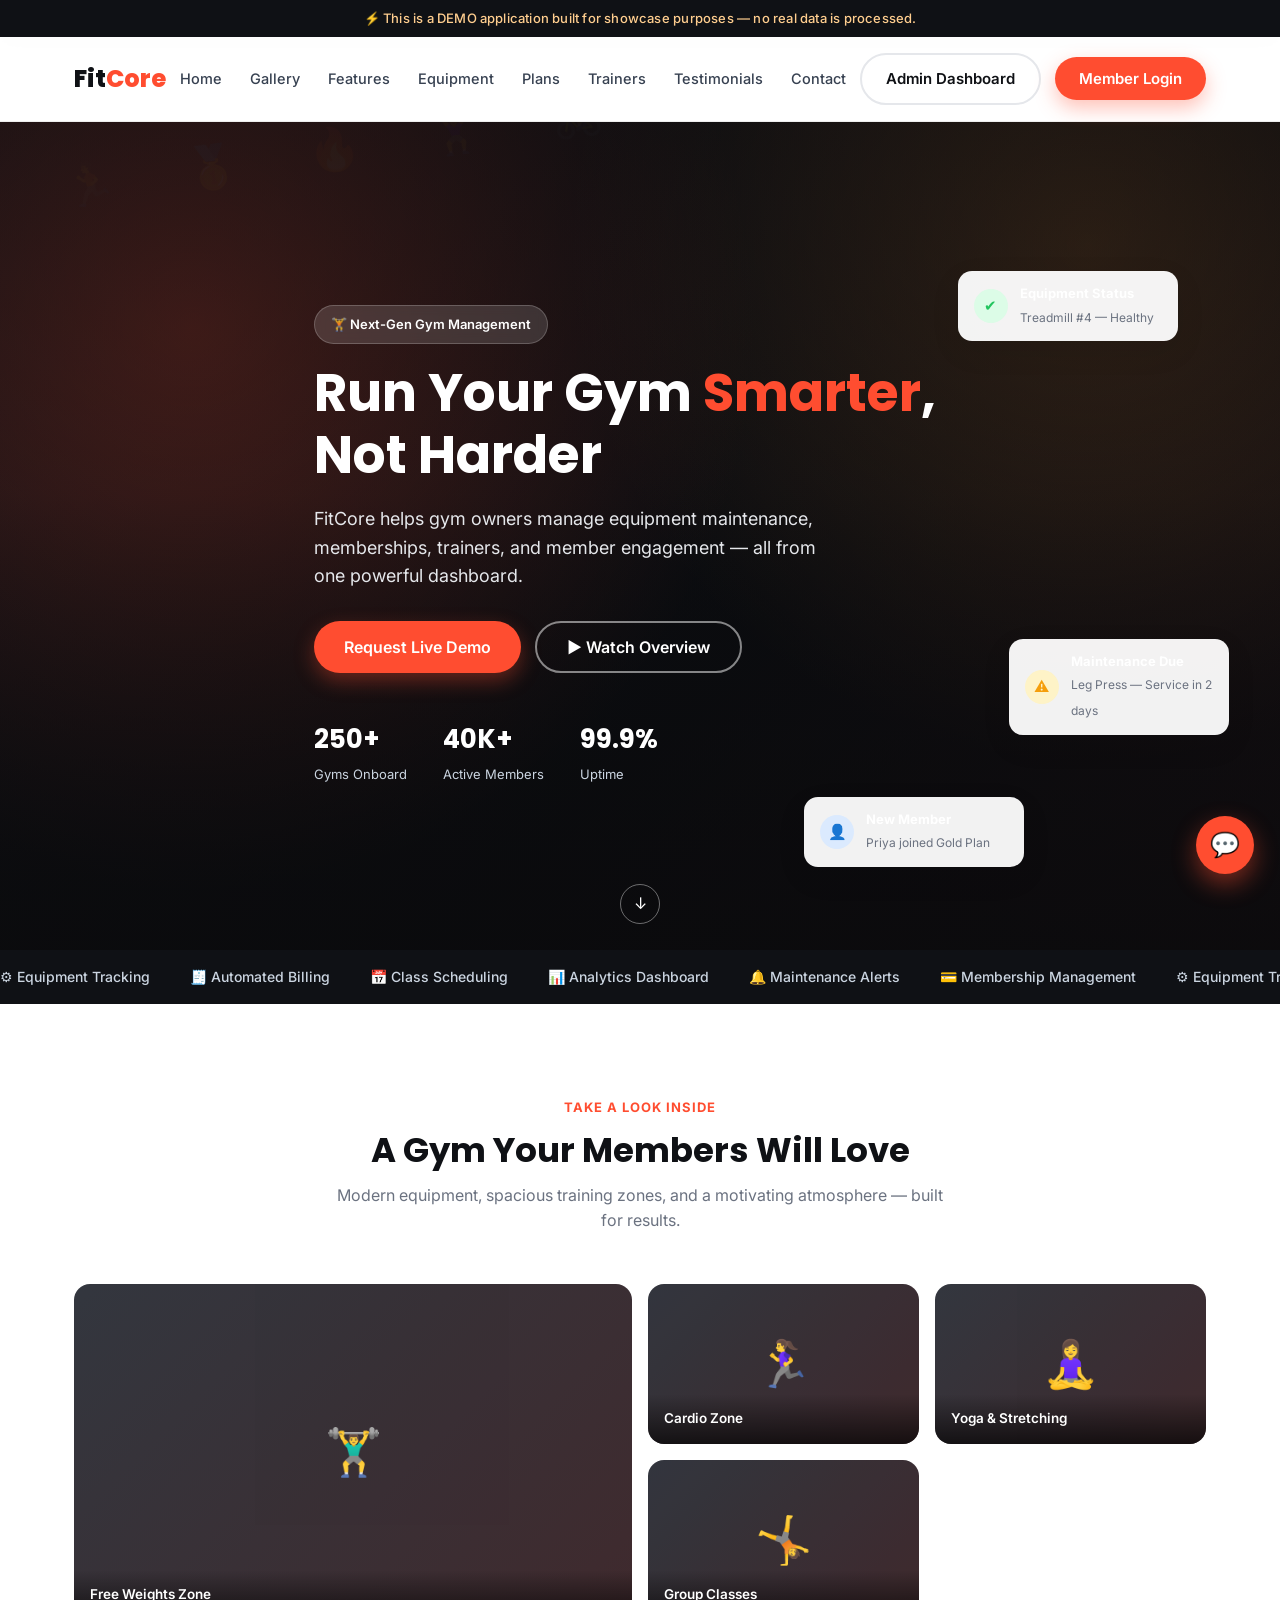
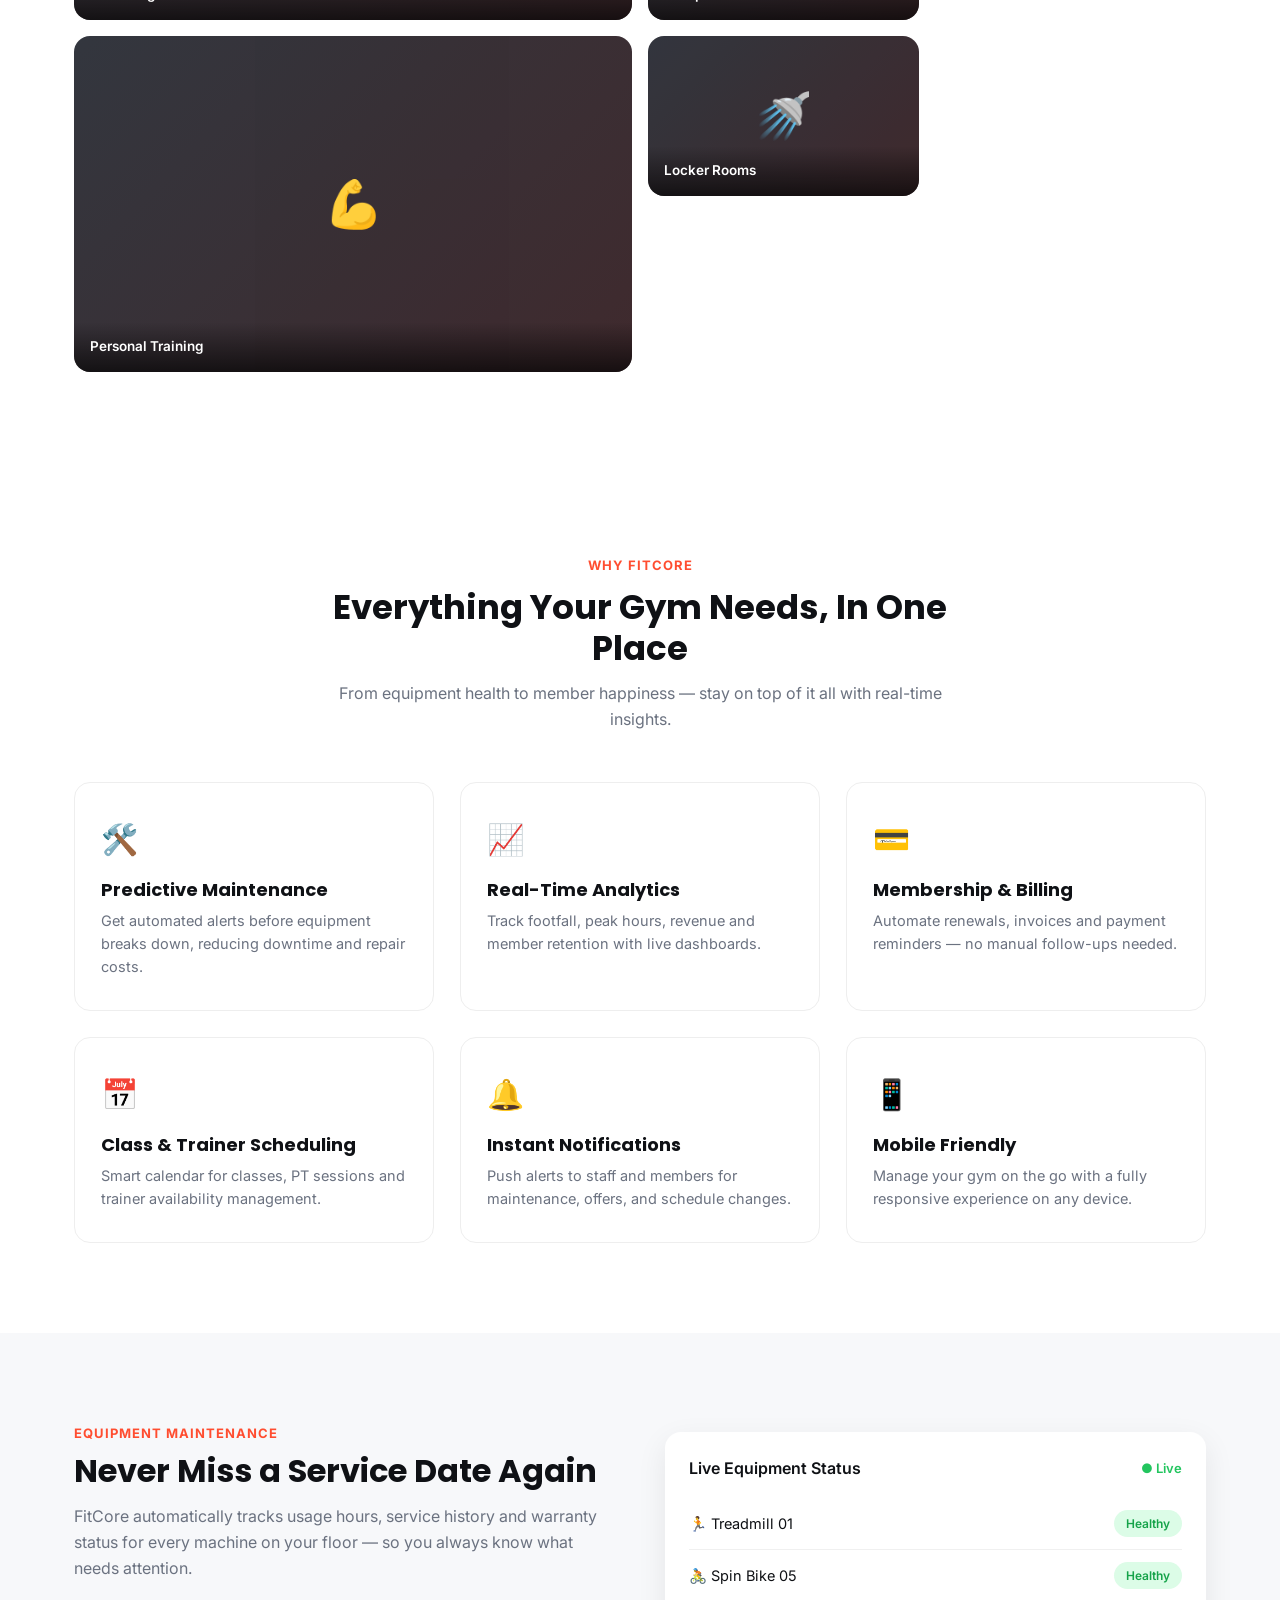
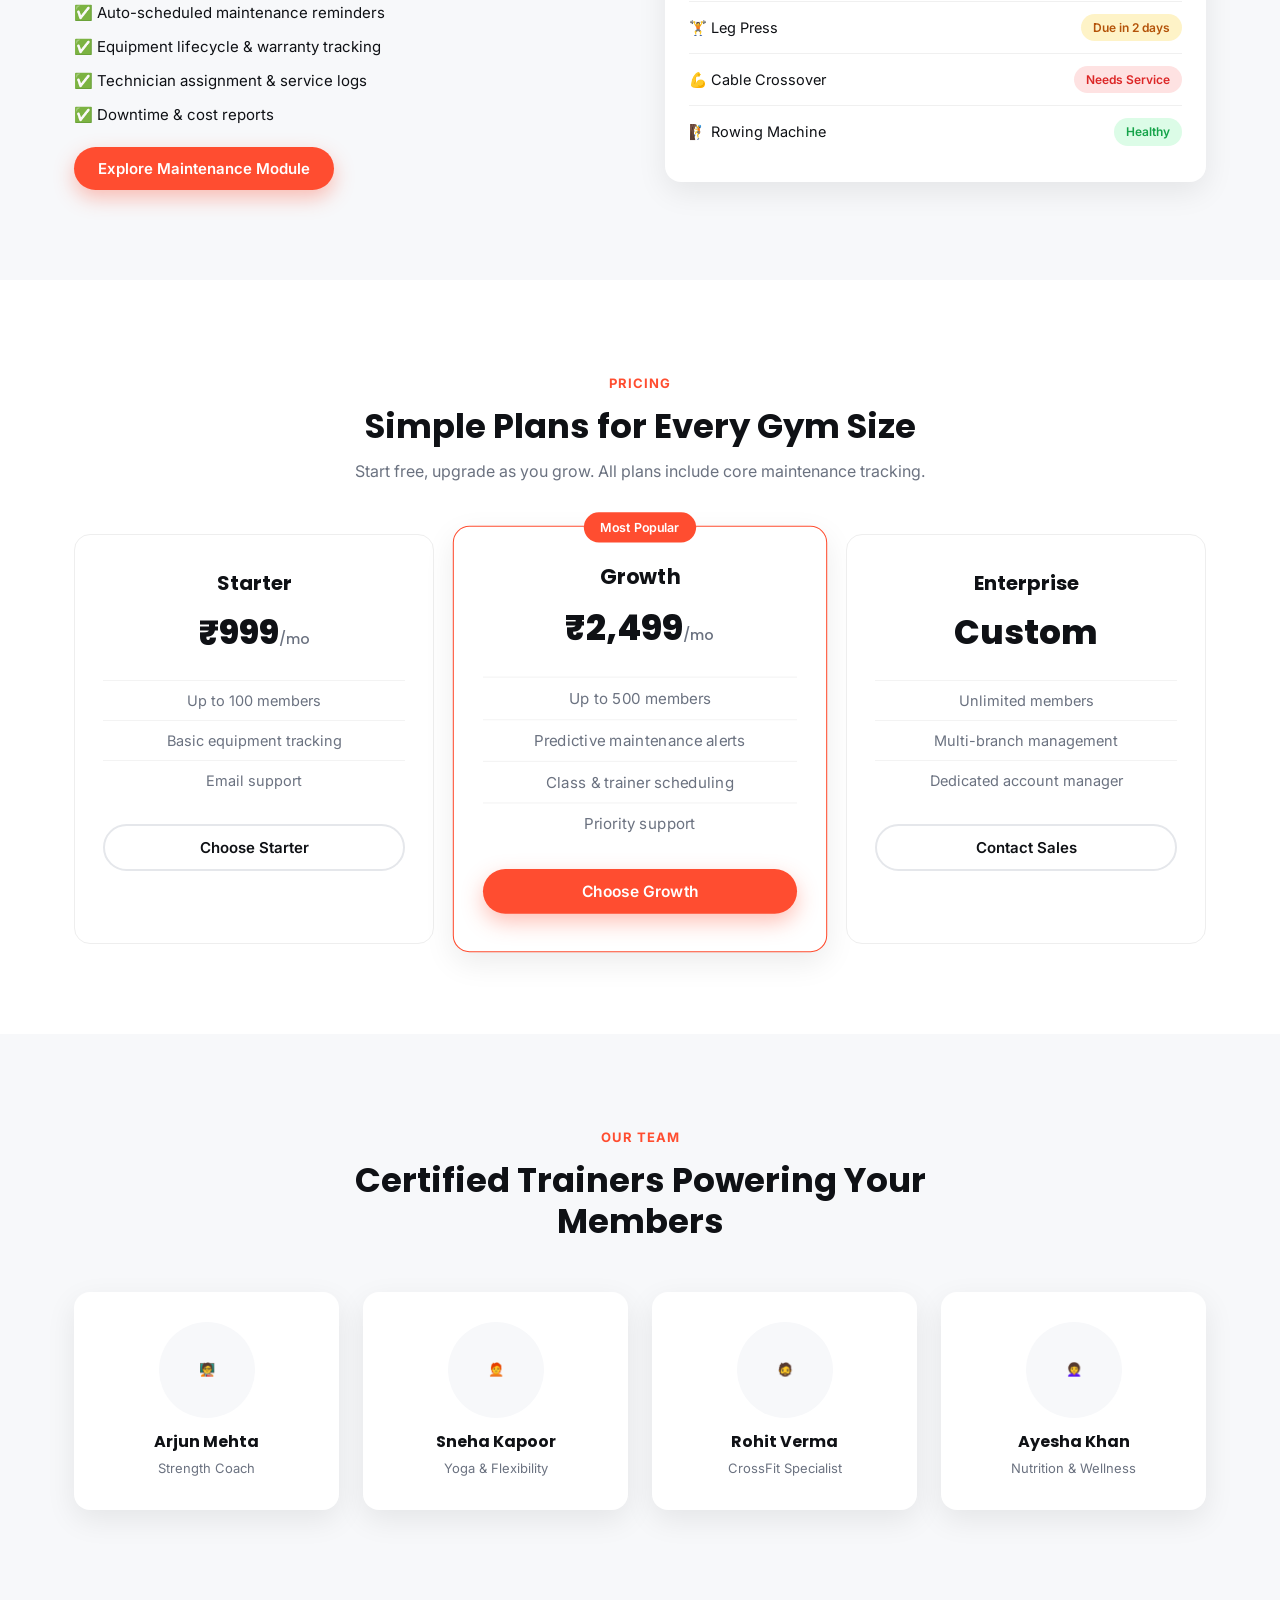
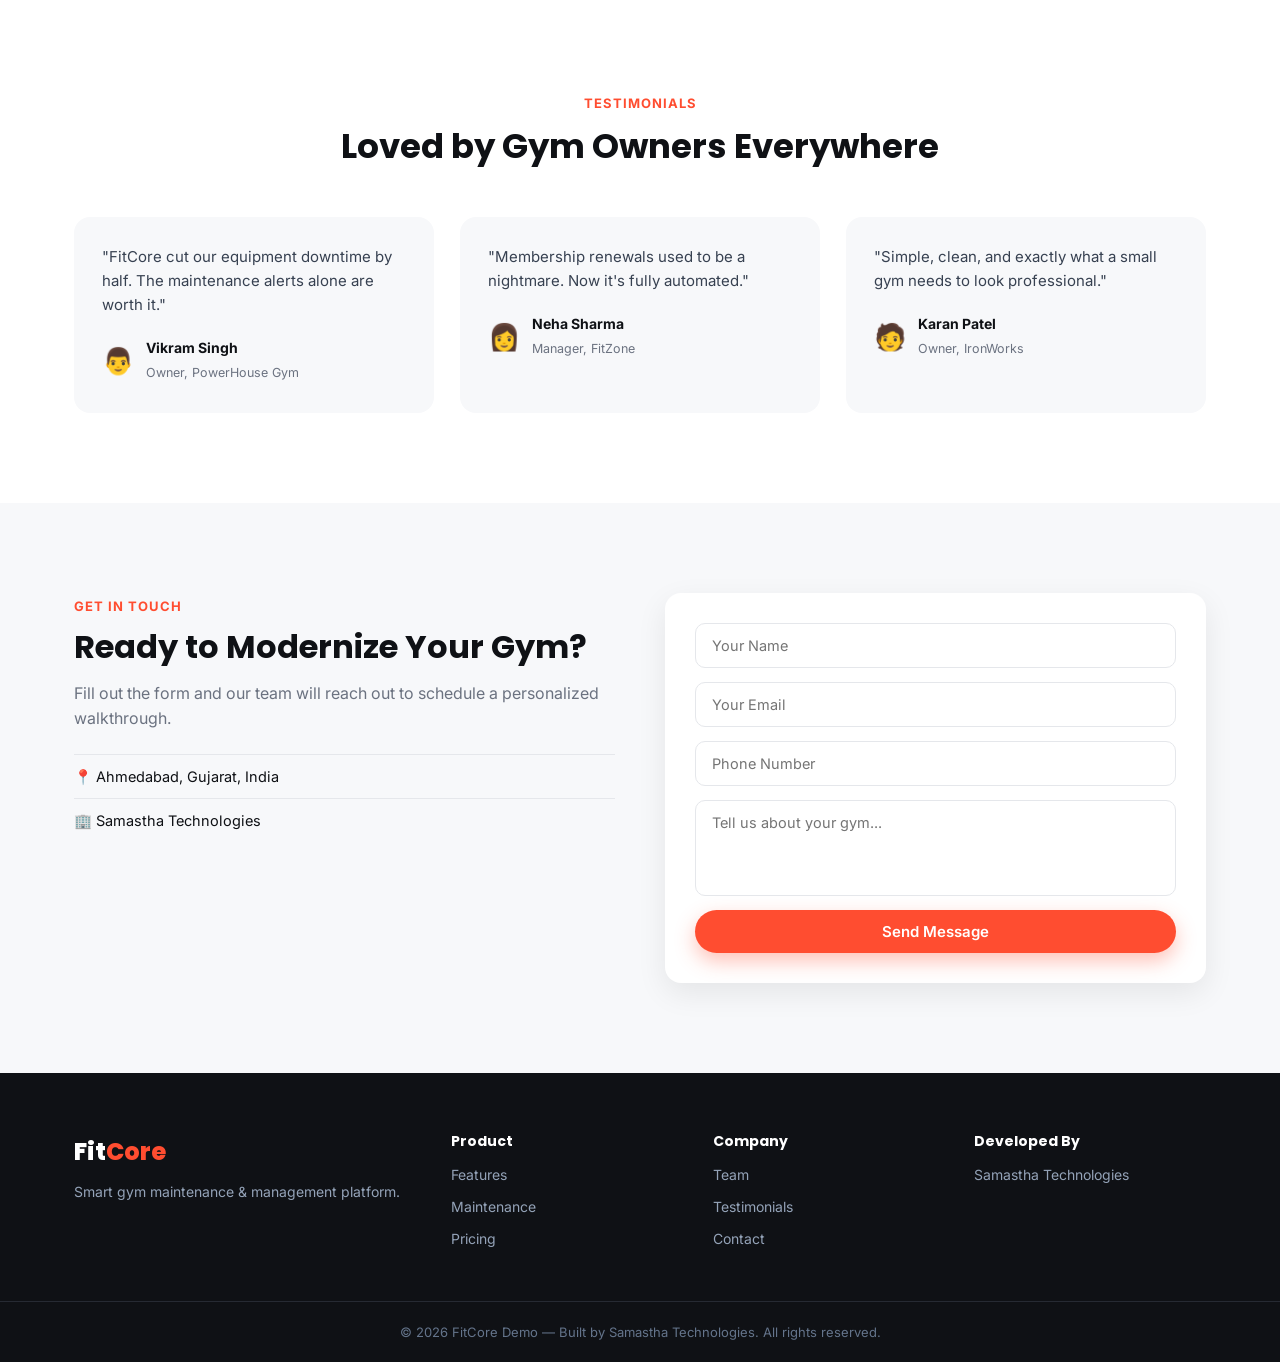
==== commit 8b886dde: "Full-bleed hero with video/photo support + real photo gallery Hero is now a full-screen media sectio" ====
--- a/index.html
+++ b/index.html
@@ -23,6 +23,7 @@
     <a href="#home" class="logo">Fit<span>Core</span></a>
     <nav class="nav-links" id="navLinks">
       <a href="#home">Home</a>
+      <a href="#gallery">Gallery</a>
       <a href="#features">Features</a>
       <a href="#equipment">Equipment</a>
       <a href="#plans">Plans</a>
@@ -39,39 +40,47 @@
 </header>
 
 <!-- Hero -->
-<section class="hero" id="home">
-  <div class="hero-bg"></div>
-  <div class="container hero-inner">
-    <div class="hero-text">
-      <span class="badge">🏋️ Next-Gen Gym Management</span>
-      <h1>Run Your Gym <span class="highlight">Smarter</span>, Not Harder</h1>
-      <p>FitCore helps gym owners manage equipment maintenance, memberships, trainers, and member engagement — all from one powerful dashboard.</p>
-      <div class="hero-actions">
-        <button class="btn btn-primary btn-lg" id="requestDemoBtn">Request Live Demo</button>
-        <button class="btn btn-outline btn-lg" id="watchVideoBtn">▶ Watch Overview</button>
-      </div>
-      <div class="hero-stats">
-        <div><strong>250+</strong><span>Gyms Onboard</span></div>
-        <div><strong>40K+</strong><span>Active Members</span></div>
-        <div><strong>99.9%</strong><span>Uptime</span></div>
-      </div>
-    </div>
-    <div class="hero-visual">
-      <div class="floating-card card-1">
-        <div class="icon-circle green">✔</div>
-        <div><strong>Equipment Status</strong><span>Treadmill #4 — Healthy</span></div>
-      </div>
-      <div class="floating-card card-2">
-        <div class="icon-circle orange">⚠</div>
-        <div><strong>Maintenance Due</strong><span>Leg Press — Service in 2 days</span></div>
-      </div>
-      <div class="floating-card card-3">
-        <div class="icon-circle blue">👤</div>
-        <div><strong>New Member</strong><span>Priya joined Gold Plan</span></div>
-      </div>
-      <div class="hero-image">🏋️‍♂️</div>
-    </div>
-  </div>
+<section class="hero-full" id="home">
+  <div class="hero-media">
+    <div class="hero-media-fallback"></div>
+    <img class="hero-media-img" src="assets/images/hero-bg.jpg" alt="Gym floor" onerror="this.style.display='none'">
+    <video class="hero-media-video" autoplay muted loop playsinline poster="assets/images/hero-poster.jpg" onerror="this.style.display='none'">
+      <source src="assets/video/hero-gym.mp4" type="video/mp4">
+    </video>
+    <div class="hero-media-overlay"></div>
+  </div>
+
+  <div class="container hero-full-content">
+    <span class="badge badge-light">🏋️ Next-Gen Gym Management</span>
+    <h1>Run Your Gym <span class="highlight">Smarter</span>, Not Harder</h1>
+    <p>FitCore helps gym owners manage equipment maintenance, memberships, trainers, and member engagement — all from one powerful dashboard.</p>
+    <div class="hero-actions">
+      <button class="btn btn-primary btn-lg" id="requestDemoBtn">Request Live Demo</button>
+      <button class="btn btn-outline btn-lg btn-light" id="watchVideoBtn">▶ Watch Overview</button>
+    </div>
+    <div class="hero-stats hero-stats-light">
+      <div><strong>250+</strong><span>Gyms Onboard</span></div>
+      <div><strong>40K+</strong><span>Active Members</span></div>
+      <div><strong>99.9%</strong><span>Uptime</span></div>
+    </div>
+  </div>
+
+  <div class="hero-float-cards">
+    <div class="floating-card card-1">
+      <div class="icon-circle green">✔</div>
+      <div><strong>Equipment Status</strong><span>Treadmill #4 — Healthy</span></div>
+    </div>
+    <div class="floating-card card-2">
+      <div class="icon-circle orange">⚠</div>
+      <div><strong>Maintenance Due</strong><span>Leg Press — Service in 2 days</span></div>
+    </div>
+    <div class="floating-card card-3">
+      <div class="icon-circle blue">👤</div>
+      <div><strong>New Member</strong><span>Priya joined Gold Plan</span></div>
+    </div>
+  </div>
+
+  <a href="#features" class="scroll-cue" aria-label="Scroll down">↓</a>
 </section>
 
 <!-- Trusted by -->
@@ -82,6 +91,49 @@
       <span>📊 Analytics Dashboard</span><span>🔔 Maintenance Alerts</span><span>💳 Membership Management</span>
       <span>⚙ Equipment Tracking</span><span>🧾 Automated Billing</span><span>📅 Class Scheduling</span>
       <span>📊 Analytics Dashboard</span><span>🔔 Maintenance Alerts</span><span>💳 Membership Management</span>
+    </div>
+  </div>
+</section>
+
+<!-- Gallery -->
+<section class="section gallery-section" id="gallery">
+  <div class="container">
+    <div class="section-head">
+      <span class="eyebrow">Take A Look Inside</span>
+      <h2>A Gym Your Members Will Love</h2>
+      <p>Modern equipment, spacious training zones, and a motivating atmosphere — built for results.</p>
+    </div>
+    <div class="gallery-grid">
+      <div class="gallery-tile tile-lg">
+        <div class="gallery-placeholder">🏋️‍♂️</div>
+        <img src="assets/images/gallery-1.jpg" alt="Weight training area" onerror="this.style.display='none'">
+        <span class="gallery-caption">Free Weights Zone</span>
+      </div>
+      <div class="gallery-tile">
+        <div class="gallery-placeholder">🏃‍♀️</div>
+        <img src="assets/images/gallery-2.jpg" alt="Cardio zone" onerror="this.style.display='none'">
+        <span class="gallery-caption">Cardio Zone</span>
+      </div>
+      <div class="gallery-tile">
+        <div class="gallery-placeholder">🧘‍♀️</div>
+        <img src="assets/images/gallery-3.jpg" alt="Yoga and stretching studio" onerror="this.style.display='none'">
+        <span class="gallery-caption">Yoga & Stretching</span>
+      </div>
+      <div class="gallery-tile">
+        <div class="gallery-placeholder">🤸</div>
+        <img src="assets/images/gallery-4.jpg" alt="Group fitness class" onerror="this.style.display='none'">
+        <span class="gallery-caption">Group Classes</span>
+      </div>
+      <div class="gallery-tile tile-lg">
+        <div class="gallery-placeholder">💪</div>
+        <img src="assets/images/gallery-5.jpg" alt="Personal training session" onerror="this.style.display='none'">
+        <span class="gallery-caption">Personal Training</span>
+      </div>
+      <div class="gallery-tile">
+        <div class="gallery-placeholder">🚿</div>
+        <img src="assets/images/gallery-6.jpg" alt="Locker rooms" onerror="this.style.display='none'">
+        <span class="gallery-caption">Locker Rooms</span>
+      </div>
     </div>
   </div>
 </section>
@@ -227,22 +279,34 @@
     </div>
     <div class="trainers-grid">
       <div class="trainer-card">
-        <div class="trainer-avatar">🧑‍🏫</div>
+        <div class="trainer-avatar">
+          <span>🧑‍🏫</span>
+          <img src="assets/images/trainer-1.jpg" alt="Arjun Mehta" onerror="this.style.display='none'">
+        </div>
         <h4>Arjun Mehta</h4>
         <span>Strength Coach</span>
       </div>
       <div class="trainer-card">
-        <div class="trainer-avatar">🧑‍🦰</div>
+        <div class="trainer-avatar">
+          <span>🧑‍🦰</span>
+          <img src="assets/images/trainer-2.jpg" alt="Sneha Kapoor" onerror="this.style.display='none'">
+        </div>
         <h4>Sneha Kapoor</h4>
         <span>Yoga & Flexibility</span>
       </div>
       <div class="trainer-card">
-        <div class="trainer-avatar">🧔</div>
+        <div class="trainer-avatar">
+          <span>🧔</span>
+          <img src="assets/images/trainer-3.jpg" alt="Rohit Verma" onerror="this.style.display='none'">
+        </div>
         <h4>Rohit Verma</h4>
         <span>CrossFit Specialist</span>
       </div>
       <div class="trainer-card">
-        <div class="trainer-avatar">👩‍🦱</div>
+        <div class="trainer-avatar">
+          <span>👩‍🦱</span>
+          <img src="assets/images/trainer-4.jpg" alt="Ayesha Khan" onerror="this.style.display='none'">
+        </div>
         <h4>Ayesha Khan</h4>
         <span>Nutrition & Wellness</span>
       </div>
--- a/css/style.css
+++ b/css/style.css
@@ -79,53 +79,102 @@
 .hamburger { display: none; flex-direction: column; gap: 5px; background: none; border: none; cursor: pointer; }
 .hamburger span { width: 24px; height: 2px; background: var(--dark); }
 
-/* ===== Hero ===== */
-.hero { position: relative; padding: 80px 0 60px; overflow: hidden; }
-.hero-bg {
+/* ===== Hero (full-bleed photo/video) ===== */
+.hero-full {
+  position: relative; min-height: 92vh; display: flex; flex-direction: column;
+  align-items: flex-start; justify-content: center; overflow: hidden; color: #fff;
+}
+.hero-media { position: absolute; inset: 0; z-index: 0; }
+.hero-media-fallback {
   position: absolute; inset: 0;
-  background: radial-gradient(circle at 20% 20%, #fff0ec 0%, transparent 50%),
-              radial-gradient(circle at 90% 10%, #fff7ec 0%, transparent 40%);
-  z-index: -1;
-}
-.hero-inner { display: grid; grid-template-columns: 1.1fr 1fr; gap: 40px; align-items: center; }
+  background:
+    radial-gradient(circle at 15% 25%, rgba(255,77,48,0.35) 0%, transparent 45%),
+    radial-gradient(circle at 85% 15%, rgba(255,150,60,0.25) 0%, transparent 40%),
+    linear-gradient(135deg, #14161c 0%, #0b0d11 60%, #1a1013 100%);
+}
+.hero-media-fallback::before {
+  content: "🏋️ 💪 🏃 🥇 🔥 🏋️‍♀️ 🚴 💪 🏋️ 🔥 🥇 🏃‍♀️";
+  position: absolute; inset: -10%; font-size: 42px; line-height: 3.4;
+  letter-spacing: 30px; opacity: 0.06; transform: rotate(-8deg); white-space: pre-wrap; word-break: break-all;
+  user-select: none;
+}
+.hero-media-img, .hero-media-video {
+  position: absolute; inset: 0; width: 100%; height: 100%; object-fit: cover;
+}
+.hero-media-overlay {
+  position: absolute; inset: 0;
+  background: linear-gradient(180deg, rgba(10,10,12,0.55) 0%, rgba(10,10,12,0.35) 45%, rgba(10,10,12,0.85) 100%);
+}
+.hero-full-content { position: relative; z-index: 2; padding: 140px 24px 120px; max-width: 700px; }
 .badge {
   display: inline-block; background: #fff0ec; color: var(--primary-dark);
   padding: 8px 16px; border-radius: 50px; font-size: 13px; font-weight: 600; margin-bottom: 18px;
 }
-.hero-text h1 { font-size: 46px; margin-bottom: 18px; }
+.badge-light { background: rgba(255,255,255,0.14); color: #fff; backdrop-filter: blur(6px); border: 1px solid rgba(255,255,255,0.2); }
+.hero-full-content h1 { font-size: 52px; margin-bottom: 18px; color: #fff; }
 .highlight { color: var(--primary); }
-.hero-text > p { color: var(--gray); font-size: 17px; margin-bottom: 28px; max-width: 480px; }
-.hero-actions { display: flex; gap: 14px; margin-bottom: 40px; flex-wrap: wrap; }
+.hero-full-content > p { color: #e5e7eb; font-size: 18px; margin-bottom: 30px; max-width: 520px; }
+.hero-actions { display: flex; gap: 14px; margin-bottom: 46px; flex-wrap: wrap; }
+.btn-light { border-color: rgba(255,255,255,0.5); color: #fff; }
+.btn-light:hover { border-color: #fff; color: #fff; background: rgba(255,255,255,0.1); }
 .hero-stats { display: flex; gap: 36px; }
-.hero-stats strong { display: block; font-size: 24px; font-family: 'Poppins', sans-serif; }
+.hero-stats strong { display: block; font-size: 26px; font-family: 'Poppins', sans-serif; }
 .hero-stats span { font-size: 13px; color: var(--gray); }
-
-.hero-visual { position: relative; height: 420px; display: flex; align-items: center; justify-content: center; }
-.hero-image {
-  font-size: 160px; background: linear-gradient(135deg,#1c2029,#0f1115);
-  width: 320px; height: 320px; border-radius: 32px; display: flex; align-items: center; justify-content: center;
-  box-shadow: var(--shadow);
-}
+.hero-stats-light strong { color: #fff; }
+.hero-stats-light span { color: #cbd5e1; }
+
+.hero-float-cards { position: absolute; inset: 0; z-index: 2; pointer-events: none; }
 .floating-card {
-  position: absolute; background: #fff; border-radius: 14px; box-shadow: var(--shadow);
+  position: absolute; background: rgba(255,255,255,0.95); border-radius: 14px; box-shadow: var(--shadow);
   padding: 12px 16px; display: flex; align-items: center; gap: 12px; width: 220px; animation: float 4s ease-in-out infinite;
 }
 .floating-card strong { display: block; font-size: 13px; }
 .floating-card span { font-size: 12px; color: var(--gray); }
-.card-1 { top: 0; left: -20px; animation-delay: 0s; }
-.card-2 { bottom: 40px; left: -40px; animation-delay: 1s; }
-.card-3 { top: 60%; right: -30px; animation-delay: 2s; }
+.card-1 { top: 18%; right: 8%; animation-delay: 0s; }
+.card-2 { bottom: 26%; right: 4%; animation-delay: 1s; }
+.card-3 { bottom: 10%; right: 20%; animation-delay: 2s; }
 @keyframes float { 0%,100% { transform: translateY(0); } 50% { transform: translateY(-12px); } }
 .icon-circle { width: 34px; height: 34px; border-radius: 50%; display: flex; align-items: center; justify-content: center; font-size: 15px; flex-shrink: 0; }
 .icon-circle.green { background: #dcfce7; color: var(--green); }
 .icon-circle.orange { background: #fef3c7; color: var(--orange); }
 .icon-circle.blue { background: #dbeafe; color: var(--blue); }
 
+.scroll-cue {
+  position: absolute; bottom: 26px; left: 50%; transform: translateX(-50%); z-index: 2;
+  width: 40px; height: 40px; border-radius: 50%; border: 1px solid rgba(255,255,255,0.4);
+  color: #fff; display: flex; align-items: center; justify-content: center; font-size: 16px;
+  animation: bob 2s ease-in-out infinite;
+}
+@keyframes bob { 0%,100% { transform: translate(-50%, 0); } 50% { transform: translate(-50%, 6px); } }
+
 /* ===== Marquee ===== */
 .marquee-section { background: var(--dark); padding: 16px 0; overflow: hidden; }
 .marquee-track { display: flex; gap: 40px; white-space: nowrap; animation: scroll 22s linear infinite; width: max-content; }
 .marquee-track span { color: #cbd5e1; font-size: 14px; font-weight: 500; }
 @keyframes scroll { from { transform: translateX(0); } to { transform: translateX(-50%); } }
+
+/* ===== Gallery ===== */
+.gallery-grid {
+  display: grid; grid-template-columns: repeat(4, 1fr); grid-auto-rows: 160px; gap: 16px;
+}
+.gallery-tile {
+  position: relative; border-radius: 16px; overflow: hidden; grid-column: span 1; grid-row: span 1;
+}
+.gallery-tile.tile-lg { grid-column: span 2; grid-row: span 2; }
+.gallery-placeholder {
+  position: absolute; inset: 0; display: flex; align-items: center; justify-content: center;
+  font-size: 46px; background: linear-gradient(135deg, #1c2029, #2a1216); opacity: 0.9;
+}
+.gallery-tile img {
+  position: absolute; inset: 0; width: 100%; height: 100%; object-fit: cover;
+  transition: transform 0.4s ease;
+}
+.gallery-tile:hover img { transform: scale(1.06); }
+.gallery-caption {
+  position: absolute; left: 0; right: 0; bottom: 0; padding: 14px 16px;
+  background: linear-gradient(0deg, rgba(0,0,0,0.65), transparent);
+  color: #fff; font-size: 13.5px; font-weight: 600;
+}
 
 /* ===== Sections ===== */
 .section { padding: 90px 0; }
@@ -188,7 +237,12 @@
 /* ===== Trainers ===== */
 .trainers-grid { display: grid; grid-template-columns: repeat(4, 1fr); gap: 24px; }
 .trainer-card { background: #fff; border-radius: var(--radius); padding: 30px 20px; text-align: center; box-shadow: var(--shadow); }
-.trainer-avatar { font-size: 44px; margin-bottom: 12px; }
+.trainer-avatar {
+  position: relative; width: 96px; height: 96px; border-radius: 50%; margin: 0 auto 14px;
+  background: var(--light-bg); display: flex; align-items: center; justify-content: center;
+  font-size: 40px; overflow: hidden;
+}
+.trainer-avatar img { position: absolute; inset: 0; width: 100%; height: 100%; object-fit: cover; }
 .trainer-card h4 { font-size: 16px; margin-bottom: 4px; }
 .trainer-card span { color: var(--gray); font-size: 13px; }
 
@@ -254,12 +308,12 @@
 
 /* ===== Responsive ===== */
 @media (max-width: 960px) {
-  .hero-inner, .equipment-grid, .contact-grid { grid-template-columns: 1fr; }
+  .equipment-grid, .contact-grid { grid-template-columns: 1fr; }
   .feature-grid, .plans-grid, .testimonial-grid { grid-template-columns: repeat(2, 1fr); }
   .trainers-grid { grid-template-columns: repeat(2, 1fr); }
   .footer-inner { grid-template-columns: 1fr 1fr; }
-  .hero-visual { height: 320px; margin-top: 30px; }
-  .hero-image { width: 220px; height: 220px; font-size: 100px; }
+  .hero-float-cards { display: none; }
+  .gallery-grid { grid-template-columns: repeat(3, 1fr); grid-auto-rows: 140px; }
 }
 @media (max-width: 720px) {
   .nav-links, .nav-cta { display: none; }
@@ -268,8 +322,13 @@
     display: flex; flex-direction: column; position: absolute; top: 100%; left: 0; right: 0;
     background: #fff; padding: 20px 24px; gap: 16px; border-bottom: 1px solid #eee;
   }
-  .hero-text h1 { font-size: 32px; }
+  .hero-full { min-height: 82vh; }
+  .hero-full-content { padding: 110px 20px 90px; }
+  .hero-full-content h1 { font-size: 34px; }
+  .hero-full-content > p { font-size: 15.5px; }
   .feature-grid, .plans-grid, .testimonial-grid, .trainers-grid { grid-template-columns: 1fr; }
   .footer-inner { grid-template-columns: 1fr; }
   .plan-card.featured { transform: none; }
-}
+  .gallery-grid { grid-template-columns: repeat(2, 1fr); grid-auto-rows: 130px; }
+  .gallery-tile.tile-lg { grid-column: span 2; grid-row: span 1; }
+}
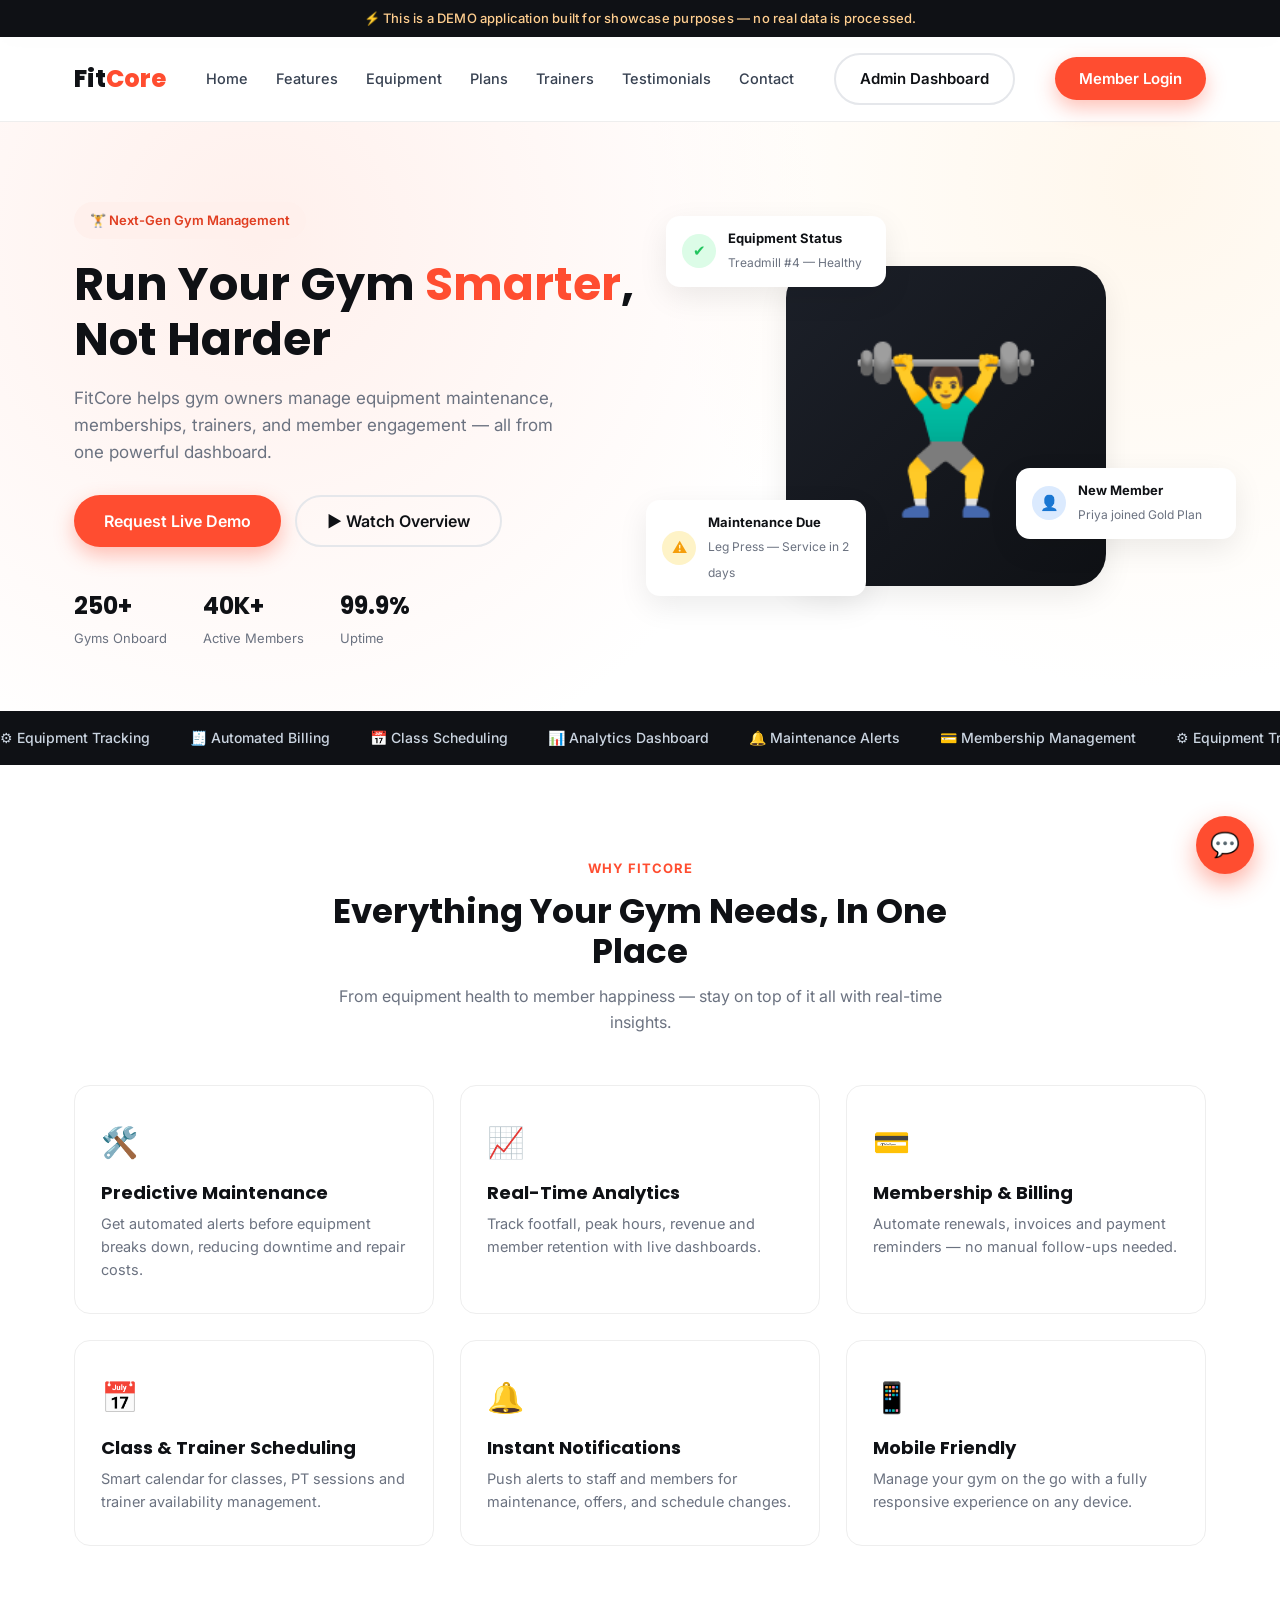
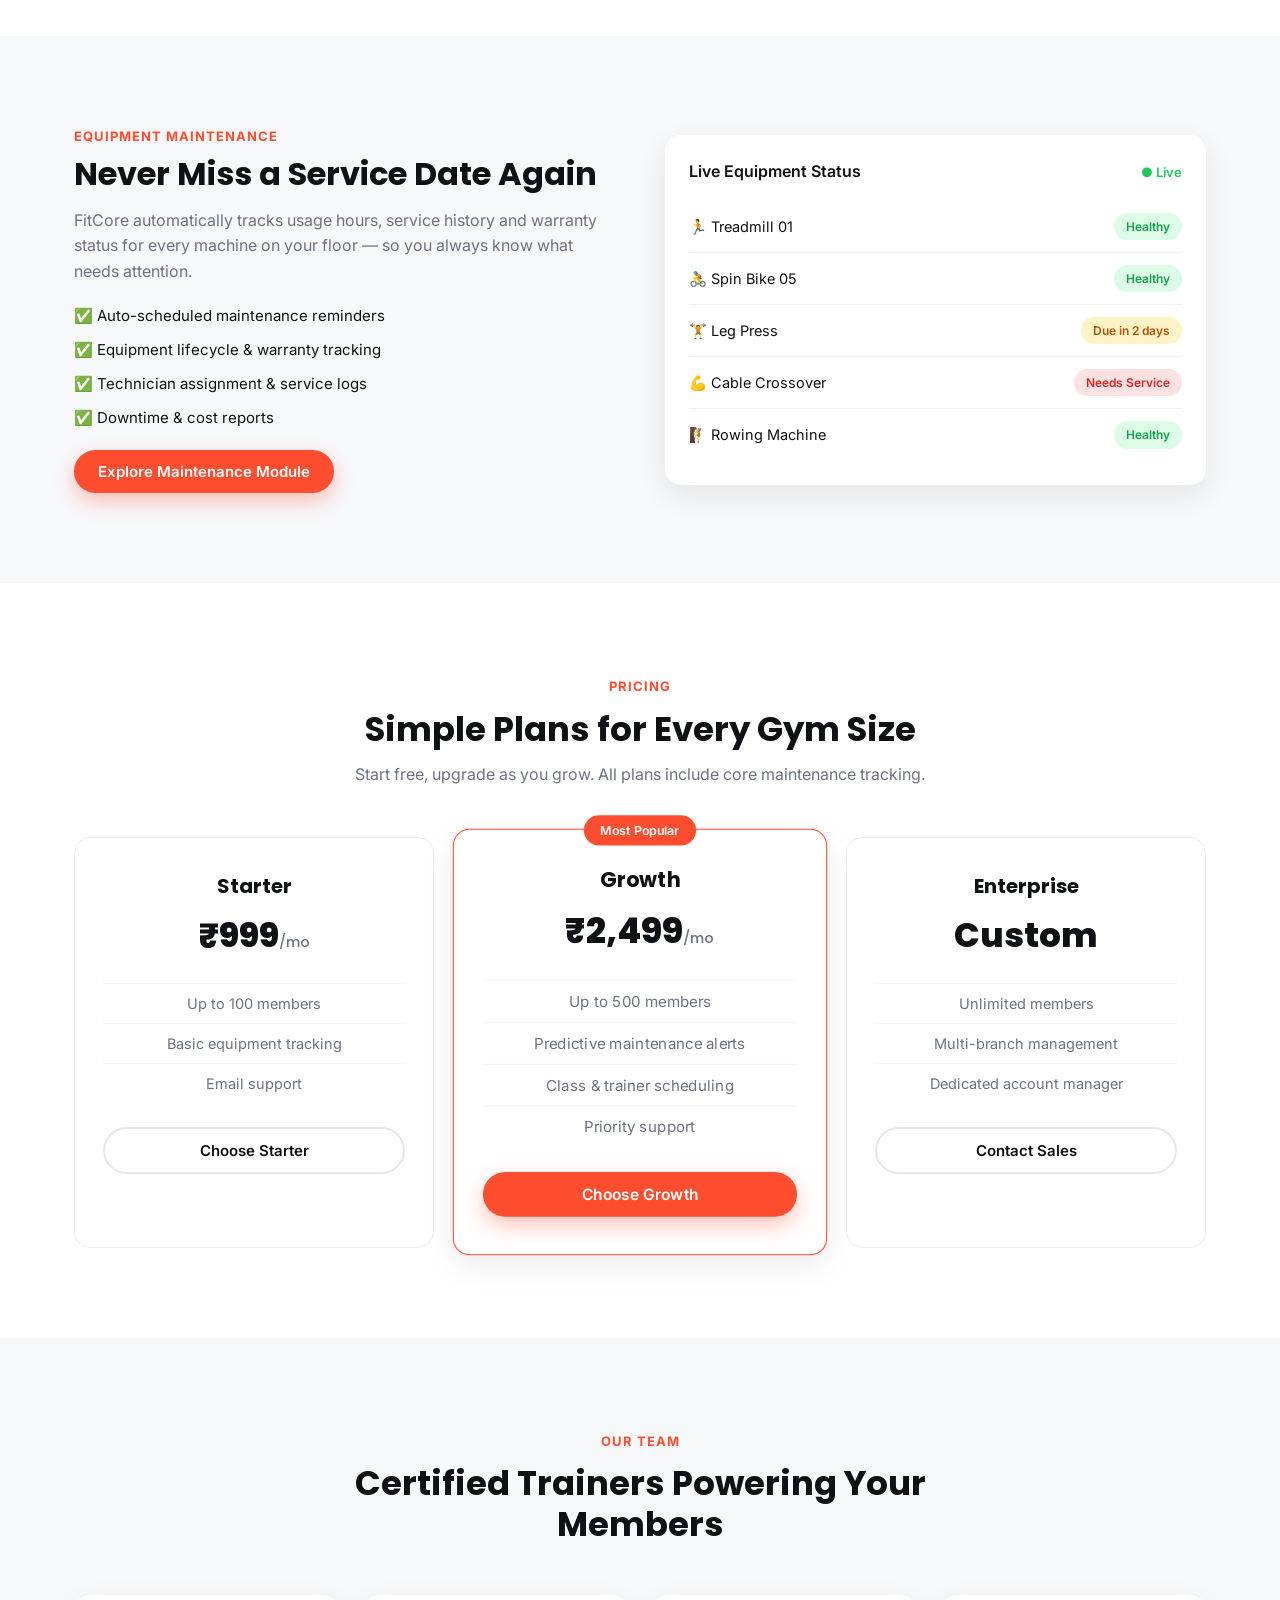
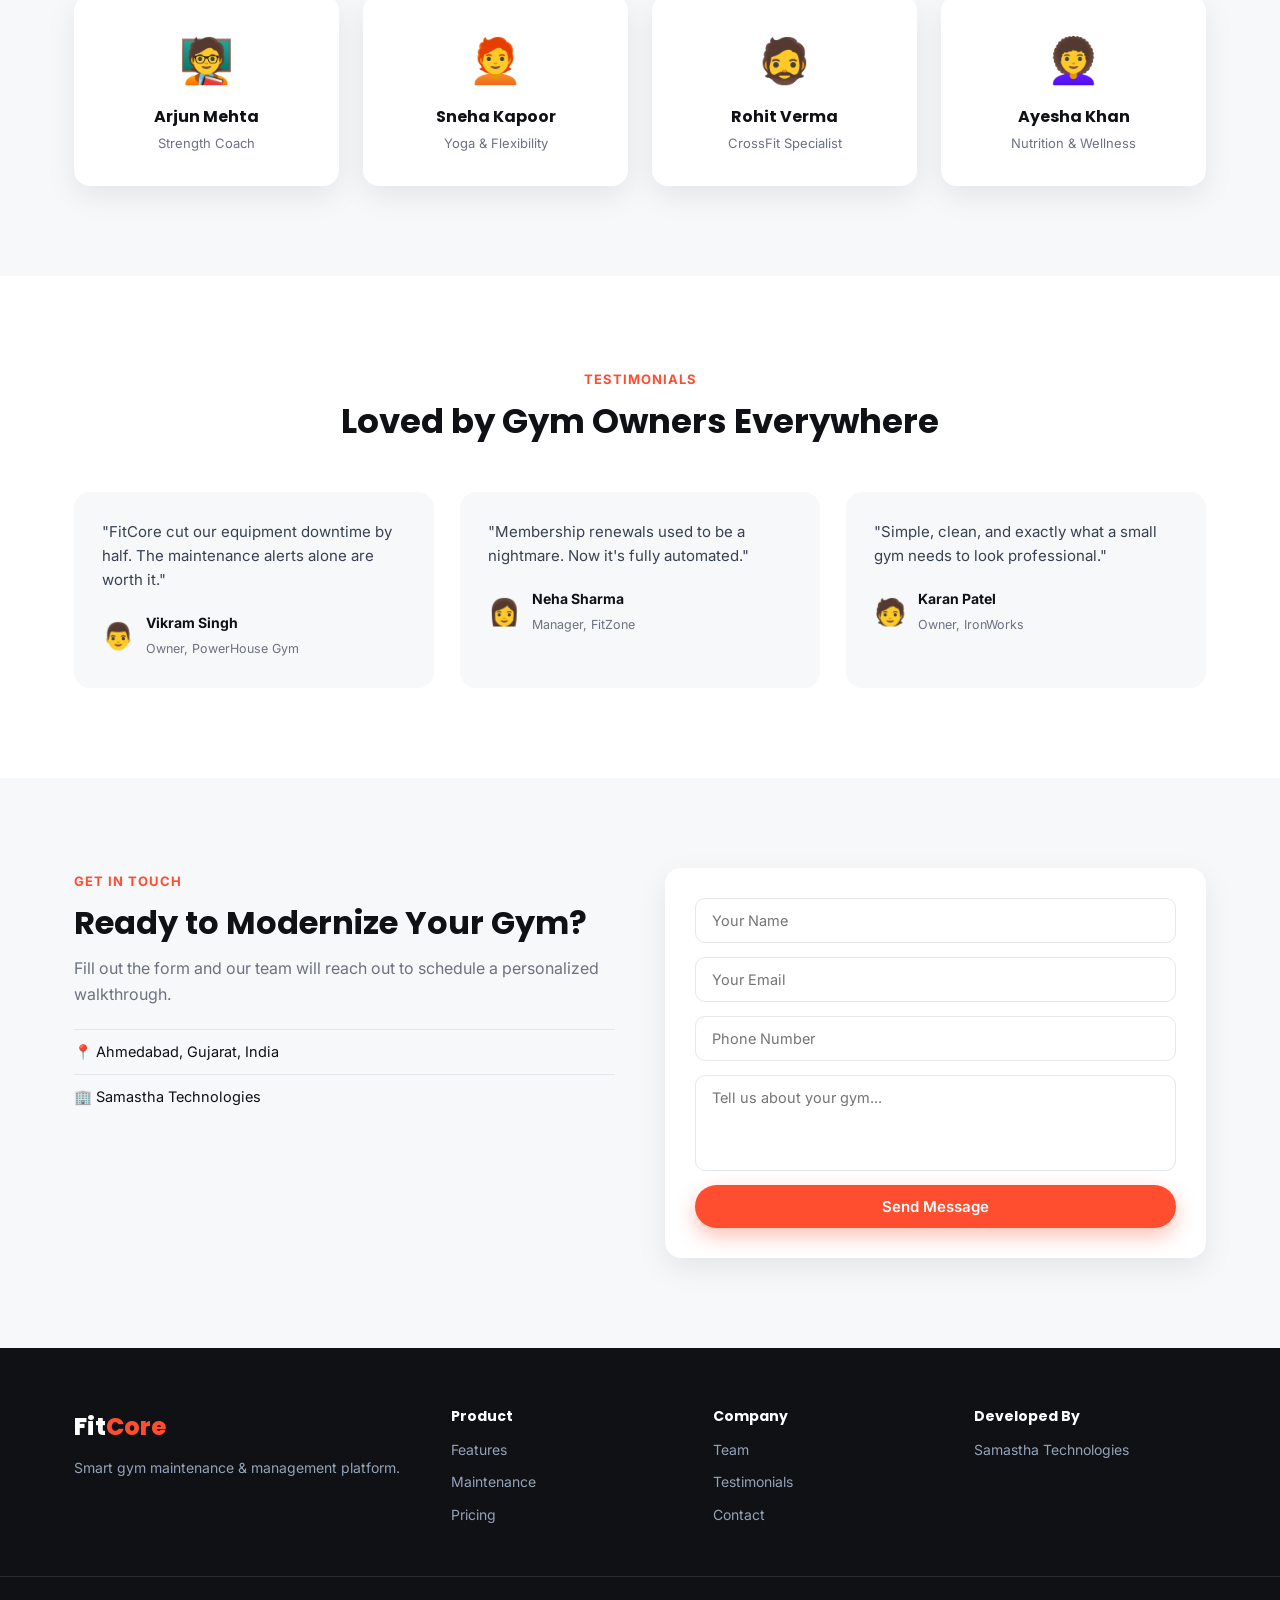
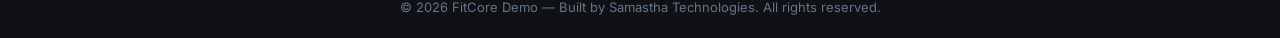
==== commit e97ec179: "Revert full-bleed hero/gallery changes Restore index.html, css/style.css, and assets/README.md to th" ====
--- a/index.html
+++ b/index.html
@@ -23,7 +23,6 @@
     <a href="#home" class="logo">Fit<span>Core</span></a>
     <nav class="nav-links" id="navLinks">
       <a href="#home">Home</a>
-      <a href="#gallery">Gallery</a>
       <a href="#features">Features</a>
       <a href="#equipment">Equipment</a>
       <a href="#plans">Plans</a>
@@ -40,47 +39,39 @@
 </header>
 
 <!-- Hero -->
-<section class="hero-full" id="home">
-  <div class="hero-media">
-    <div class="hero-media-fallback"></div>
-    <img class="hero-media-img" src="assets/images/hero-bg.jpg" alt="Gym floor" onerror="this.style.display='none'">
-    <video class="hero-media-video" autoplay muted loop playsinline poster="assets/images/hero-poster.jpg" onerror="this.style.display='none'">
-      <source src="assets/video/hero-gym.mp4" type="video/mp4">
-    </video>
-    <div class="hero-media-overlay"></div>
-  </div>
-
-  <div class="container hero-full-content">
-    <span class="badge badge-light">🏋️ Next-Gen Gym Management</span>
-    <h1>Run Your Gym <span class="highlight">Smarter</span>, Not Harder</h1>
-    <p>FitCore helps gym owners manage equipment maintenance, memberships, trainers, and member engagement — all from one powerful dashboard.</p>
-    <div class="hero-actions">
-      <button class="btn btn-primary btn-lg" id="requestDemoBtn">Request Live Demo</button>
-      <button class="btn btn-outline btn-lg btn-light" id="watchVideoBtn">▶ Watch Overview</button>
-    </div>
-    <div class="hero-stats hero-stats-light">
-      <div><strong>250+</strong><span>Gyms Onboard</span></div>
-      <div><strong>40K+</strong><span>Active Members</span></div>
-      <div><strong>99.9%</strong><span>Uptime</span></div>
-    </div>
-  </div>
-
-  <div class="hero-float-cards">
-    <div class="floating-card card-1">
-      <div class="icon-circle green">✔</div>
-      <div><strong>Equipment Status</strong><span>Treadmill #4 — Healthy</span></div>
-    </div>
-    <div class="floating-card card-2">
-      <div class="icon-circle orange">⚠</div>
-      <div><strong>Maintenance Due</strong><span>Leg Press — Service in 2 days</span></div>
-    </div>
-    <div class="floating-card card-3">
-      <div class="icon-circle blue">👤</div>
-      <div><strong>New Member</strong><span>Priya joined Gold Plan</span></div>
-    </div>
-  </div>
-
-  <a href="#features" class="scroll-cue" aria-label="Scroll down">↓</a>
+<section class="hero" id="home">
+  <div class="hero-bg"></div>
+  <div class="container hero-inner">
+    <div class="hero-text">
+      <span class="badge">🏋️ Next-Gen Gym Management</span>
+      <h1>Run Your Gym <span class="highlight">Smarter</span>, Not Harder</h1>
+      <p>FitCore helps gym owners manage equipment maintenance, memberships, trainers, and member engagement — all from one powerful dashboard.</p>
+      <div class="hero-actions">
+        <button class="btn btn-primary btn-lg" id="requestDemoBtn">Request Live Demo</button>
+        <button class="btn btn-outline btn-lg" id="watchVideoBtn">▶ Watch Overview</button>
+      </div>
+      <div class="hero-stats">
+        <div><strong>250+</strong><span>Gyms Onboard</span></div>
+        <div><strong>40K+</strong><span>Active Members</span></div>
+        <div><strong>99.9%</strong><span>Uptime</span></div>
+      </div>
+    </div>
+    <div class="hero-visual">
+      <div class="floating-card card-1">
+        <div class="icon-circle green">✔</div>
+        <div><strong>Equipment Status</strong><span>Treadmill #4 — Healthy</span></div>
+      </div>
+      <div class="floating-card card-2">
+        <div class="icon-circle orange">⚠</div>
+        <div><strong>Maintenance Due</strong><span>Leg Press — Service in 2 days</span></div>
+      </div>
+      <div class="floating-card card-3">
+        <div class="icon-circle blue">👤</div>
+        <div><strong>New Member</strong><span>Priya joined Gold Plan</span></div>
+      </div>
+      <div class="hero-image">🏋️‍♂️</div>
+    </div>
+  </div>
 </section>
 
 <!-- Trusted by -->
@@ -91,49 +82,6 @@
       <span>📊 Analytics Dashboard</span><span>🔔 Maintenance Alerts</span><span>💳 Membership Management</span>
       <span>⚙ Equipment Tracking</span><span>🧾 Automated Billing</span><span>📅 Class Scheduling</span>
       <span>📊 Analytics Dashboard</span><span>🔔 Maintenance Alerts</span><span>💳 Membership Management</span>
-    </div>
-  </div>
-</section>
-
-<!-- Gallery -->
-<section class="section gallery-section" id="gallery">
-  <div class="container">
-    <div class="section-head">
-      <span class="eyebrow">Take A Look Inside</span>
-      <h2>A Gym Your Members Will Love</h2>
-      <p>Modern equipment, spacious training zones, and a motivating atmosphere — built for results.</p>
-    </div>
-    <div class="gallery-grid">
-      <div class="gallery-tile tile-lg">
-        <div class="gallery-placeholder">🏋️‍♂️</div>
-        <img src="assets/images/gallery-1.jpg" alt="Weight training area" onerror="this.style.display='none'">
-        <span class="gallery-caption">Free Weights Zone</span>
-      </div>
-      <div class="gallery-tile">
-        <div class="gallery-placeholder">🏃‍♀️</div>
-        <img src="assets/images/gallery-2.jpg" alt="Cardio zone" onerror="this.style.display='none'">
-        <span class="gallery-caption">Cardio Zone</span>
-      </div>
-      <div class="gallery-tile">
-        <div class="gallery-placeholder">🧘‍♀️</div>
-        <img src="assets/images/gallery-3.jpg" alt="Yoga and stretching studio" onerror="this.style.display='none'">
-        <span class="gallery-caption">Yoga & Stretching</span>
-      </div>
-      <div class="gallery-tile">
-        <div class="gallery-placeholder">🤸</div>
-        <img src="assets/images/gallery-4.jpg" alt="Group fitness class" onerror="this.style.display='none'">
-        <span class="gallery-caption">Group Classes</span>
-      </div>
-      <div class="gallery-tile tile-lg">
-        <div class="gallery-placeholder">💪</div>
-        <img src="assets/images/gallery-5.jpg" alt="Personal training session" onerror="this.style.display='none'">
-        <span class="gallery-caption">Personal Training</span>
-      </div>
-      <div class="gallery-tile">
-        <div class="gallery-placeholder">🚿</div>
-        <img src="assets/images/gallery-6.jpg" alt="Locker rooms" onerror="this.style.display='none'">
-        <span class="gallery-caption">Locker Rooms</span>
-      </div>
     </div>
   </div>
 </section>
@@ -279,34 +227,22 @@
     </div>
     <div class="trainers-grid">
       <div class="trainer-card">
-        <div class="trainer-avatar">
-          <span>🧑‍🏫</span>
-          <img src="assets/images/trainer-1.jpg" alt="Arjun Mehta" onerror="this.style.display='none'">
-        </div>
+        <div class="trainer-avatar">🧑‍🏫</div>
         <h4>Arjun Mehta</h4>
         <span>Strength Coach</span>
       </div>
       <div class="trainer-card">
-        <div class="trainer-avatar">
-          <span>🧑‍🦰</span>
-          <img src="assets/images/trainer-2.jpg" alt="Sneha Kapoor" onerror="this.style.display='none'">
-        </div>
+        <div class="trainer-avatar">🧑‍🦰</div>
         <h4>Sneha Kapoor</h4>
         <span>Yoga & Flexibility</span>
       </div>
       <div class="trainer-card">
-        <div class="trainer-avatar">
-          <span>🧔</span>
-          <img src="assets/images/trainer-3.jpg" alt="Rohit Verma" onerror="this.style.display='none'">
-        </div>
+        <div class="trainer-avatar">🧔</div>
         <h4>Rohit Verma</h4>
         <span>CrossFit Specialist</span>
       </div>
       <div class="trainer-card">
-        <div class="trainer-avatar">
-          <span>👩‍🦱</span>
-          <img src="assets/images/trainer-4.jpg" alt="Ayesha Khan" onerror="this.style.display='none'">
-        </div>
+        <div class="trainer-avatar">👩‍🦱</div>
         <h4>Ayesha Khan</h4>
         <span>Nutrition & Wellness</span>
       </div>
--- a/css/style.css
+++ b/css/style.css
@@ -79,102 +79,53 @@
 .hamburger { display: none; flex-direction: column; gap: 5px; background: none; border: none; cursor: pointer; }
 .hamburger span { width: 24px; height: 2px; background: var(--dark); }
 
-/* ===== Hero (full-bleed photo/video) ===== */
-.hero-full {
-  position: relative; min-height: 92vh; display: flex; flex-direction: column;
-  align-items: flex-start; justify-content: center; overflow: hidden; color: #fff;
-}
-.hero-media { position: absolute; inset: 0; z-index: 0; }
-.hero-media-fallback {
+/* ===== Hero ===== */
+.hero { position: relative; padding: 80px 0 60px; overflow: hidden; }
+.hero-bg {
   position: absolute; inset: 0;
-  background:
-    radial-gradient(circle at 15% 25%, rgba(255,77,48,0.35) 0%, transparent 45%),
-    radial-gradient(circle at 85% 15%, rgba(255,150,60,0.25) 0%, transparent 40%),
-    linear-gradient(135deg, #14161c 0%, #0b0d11 60%, #1a1013 100%);
-}
-.hero-media-fallback::before {
-  content: "🏋️ 💪 🏃 🥇 🔥 🏋️‍♀️ 🚴 💪 🏋️ 🔥 🥇 🏃‍♀️";
-  position: absolute; inset: -10%; font-size: 42px; line-height: 3.4;
-  letter-spacing: 30px; opacity: 0.06; transform: rotate(-8deg); white-space: pre-wrap; word-break: break-all;
-  user-select: none;
-}
-.hero-media-img, .hero-media-video {
-  position: absolute; inset: 0; width: 100%; height: 100%; object-fit: cover;
-}
-.hero-media-overlay {
-  position: absolute; inset: 0;
-  background: linear-gradient(180deg, rgba(10,10,12,0.55) 0%, rgba(10,10,12,0.35) 45%, rgba(10,10,12,0.85) 100%);
-}
-.hero-full-content { position: relative; z-index: 2; padding: 140px 24px 120px; max-width: 700px; }
+  background: radial-gradient(circle at 20% 20%, #fff0ec 0%, transparent 50%),
+              radial-gradient(circle at 90% 10%, #fff7ec 0%, transparent 40%);
+  z-index: -1;
+}
+.hero-inner { display: grid; grid-template-columns: 1.1fr 1fr; gap: 40px; align-items: center; }
 .badge {
   display: inline-block; background: #fff0ec; color: var(--primary-dark);
   padding: 8px 16px; border-radius: 50px; font-size: 13px; font-weight: 600; margin-bottom: 18px;
 }
-.badge-light { background: rgba(255,255,255,0.14); color: #fff; backdrop-filter: blur(6px); border: 1px solid rgba(255,255,255,0.2); }
-.hero-full-content h1 { font-size: 52px; margin-bottom: 18px; color: #fff; }
+.hero-text h1 { font-size: 46px; margin-bottom: 18px; }
 .highlight { color: var(--primary); }
-.hero-full-content > p { color: #e5e7eb; font-size: 18px; margin-bottom: 30px; max-width: 520px; }
-.hero-actions { display: flex; gap: 14px; margin-bottom: 46px; flex-wrap: wrap; }
-.btn-light { border-color: rgba(255,255,255,0.5); color: #fff; }
-.btn-light:hover { border-color: #fff; color: #fff; background: rgba(255,255,255,0.1); }
+.hero-text > p { color: var(--gray); font-size: 17px; margin-bottom: 28px; max-width: 480px; }
+.hero-actions { display: flex; gap: 14px; margin-bottom: 40px; flex-wrap: wrap; }
 .hero-stats { display: flex; gap: 36px; }
-.hero-stats strong { display: block; font-size: 26px; font-family: 'Poppins', sans-serif; }
+.hero-stats strong { display: block; font-size: 24px; font-family: 'Poppins', sans-serif; }
 .hero-stats span { font-size: 13px; color: var(--gray); }
-.hero-stats-light strong { color: #fff; }
-.hero-stats-light span { color: #cbd5e1; }
-
-.hero-float-cards { position: absolute; inset: 0; z-index: 2; pointer-events: none; }
+
+.hero-visual { position: relative; height: 420px; display: flex; align-items: center; justify-content: center; }
+.hero-image {
+  font-size: 160px; background: linear-gradient(135deg,#1c2029,#0f1115);
+  width: 320px; height: 320px; border-radius: 32px; display: flex; align-items: center; justify-content: center;
+  box-shadow: var(--shadow);
+}
 .floating-card {
-  position: absolute; background: rgba(255,255,255,0.95); border-radius: 14px; box-shadow: var(--shadow);
+  position: absolute; background: #fff; border-radius: 14px; box-shadow: var(--shadow);
   padding: 12px 16px; display: flex; align-items: center; gap: 12px; width: 220px; animation: float 4s ease-in-out infinite;
 }
 .floating-card strong { display: block; font-size: 13px; }
 .floating-card span { font-size: 12px; color: var(--gray); }
-.card-1 { top: 18%; right: 8%; animation-delay: 0s; }
-.card-2 { bottom: 26%; right: 4%; animation-delay: 1s; }
-.card-3 { bottom: 10%; right: 20%; animation-delay: 2s; }
+.card-1 { top: 0; left: -20px; animation-delay: 0s; }
+.card-2 { bottom: 40px; left: -40px; animation-delay: 1s; }
+.card-3 { top: 60%; right: -30px; animation-delay: 2s; }
 @keyframes float { 0%,100% { transform: translateY(0); } 50% { transform: translateY(-12px); } }
 .icon-circle { width: 34px; height: 34px; border-radius: 50%; display: flex; align-items: center; justify-content: center; font-size: 15px; flex-shrink: 0; }
 .icon-circle.green { background: #dcfce7; color: var(--green); }
 .icon-circle.orange { background: #fef3c7; color: var(--orange); }
 .icon-circle.blue { background: #dbeafe; color: var(--blue); }
 
-.scroll-cue {
-  position: absolute; bottom: 26px; left: 50%; transform: translateX(-50%); z-index: 2;
-  width: 40px; height: 40px; border-radius: 50%; border: 1px solid rgba(255,255,255,0.4);
-  color: #fff; display: flex; align-items: center; justify-content: center; font-size: 16px;
-  animation: bob 2s ease-in-out infinite;
-}
-@keyframes bob { 0%,100% { transform: translate(-50%, 0); } 50% { transform: translate(-50%, 6px); } }
-
 /* ===== Marquee ===== */
 .marquee-section { background: var(--dark); padding: 16px 0; overflow: hidden; }
 .marquee-track { display: flex; gap: 40px; white-space: nowrap; animation: scroll 22s linear infinite; width: max-content; }
 .marquee-track span { color: #cbd5e1; font-size: 14px; font-weight: 500; }
 @keyframes scroll { from { transform: translateX(0); } to { transform: translateX(-50%); } }
-
-/* ===== Gallery ===== */
-.gallery-grid {
-  display: grid; grid-template-columns: repeat(4, 1fr); grid-auto-rows: 160px; gap: 16px;
-}
-.gallery-tile {
-  position: relative; border-radius: 16px; overflow: hidden; grid-column: span 1; grid-row: span 1;
-}
-.gallery-tile.tile-lg { grid-column: span 2; grid-row: span 2; }
-.gallery-placeholder {
-  position: absolute; inset: 0; display: flex; align-items: center; justify-content: center;
-  font-size: 46px; background: linear-gradient(135deg, #1c2029, #2a1216); opacity: 0.9;
-}
-.gallery-tile img {
-  position: absolute; inset: 0; width: 100%; height: 100%; object-fit: cover;
-  transition: transform 0.4s ease;
-}
-.gallery-tile:hover img { transform: scale(1.06); }
-.gallery-caption {
-  position: absolute; left: 0; right: 0; bottom: 0; padding: 14px 16px;
-  background: linear-gradient(0deg, rgba(0,0,0,0.65), transparent);
-  color: #fff; font-size: 13.5px; font-weight: 600;
-}
 
 /* ===== Sections ===== */
 .section { padding: 90px 0; }
@@ -237,12 +188,7 @@
 /* ===== Trainers ===== */
 .trainers-grid { display: grid; grid-template-columns: repeat(4, 1fr); gap: 24px; }
 .trainer-card { background: #fff; border-radius: var(--radius); padding: 30px 20px; text-align: center; box-shadow: var(--shadow); }
-.trainer-avatar {
-  position: relative; width: 96px; height: 96px; border-radius: 50%; margin: 0 auto 14px;
-  background: var(--light-bg); display: flex; align-items: center; justify-content: center;
-  font-size: 40px; overflow: hidden;
-}
-.trainer-avatar img { position: absolute; inset: 0; width: 100%; height: 100%; object-fit: cover; }
+.trainer-avatar { font-size: 44px; margin-bottom: 12px; }
 .trainer-card h4 { font-size: 16px; margin-bottom: 4px; }
 .trainer-card span { color: var(--gray); font-size: 13px; }
 
@@ -308,12 +254,12 @@
 
 /* ===== Responsive ===== */
 @media (max-width: 960px) {
-  .equipment-grid, .contact-grid { grid-template-columns: 1fr; }
+  .hero-inner, .equipment-grid, .contact-grid { grid-template-columns: 1fr; }
   .feature-grid, .plans-grid, .testimonial-grid { grid-template-columns: repeat(2, 1fr); }
   .trainers-grid { grid-template-columns: repeat(2, 1fr); }
   .footer-inner { grid-template-columns: 1fr 1fr; }
-  .hero-float-cards { display: none; }
-  .gallery-grid { grid-template-columns: repeat(3, 1fr); grid-auto-rows: 140px; }
+  .hero-visual { height: 320px; margin-top: 30px; }
+  .hero-image { width: 220px; height: 220px; font-size: 100px; }
 }
 @media (max-width: 720px) {
   .nav-links, .nav-cta { display: none; }
@@ -322,13 +268,8 @@
     display: flex; flex-direction: column; position: absolute; top: 100%; left: 0; right: 0;
     background: #fff; padding: 20px 24px; gap: 16px; border-bottom: 1px solid #eee;
   }
-  .hero-full { min-height: 82vh; }
-  .hero-full-content { padding: 110px 20px 90px; }
-  .hero-full-content h1 { font-size: 34px; }
-  .hero-full-content > p { font-size: 15.5px; }
+  .hero-text h1 { font-size: 32px; }
   .feature-grid, .plans-grid, .testimonial-grid, .trainers-grid { grid-template-columns: 1fr; }
   .footer-inner { grid-template-columns: 1fr; }
   .plan-card.featured { transform: none; }
-  .gallery-grid { grid-template-columns: repeat(2, 1fr); grid-auto-rows: 130px; }
-  .gallery-tile.tile-lg { grid-column: span 2; grid-row: span 1; }
-}
+}
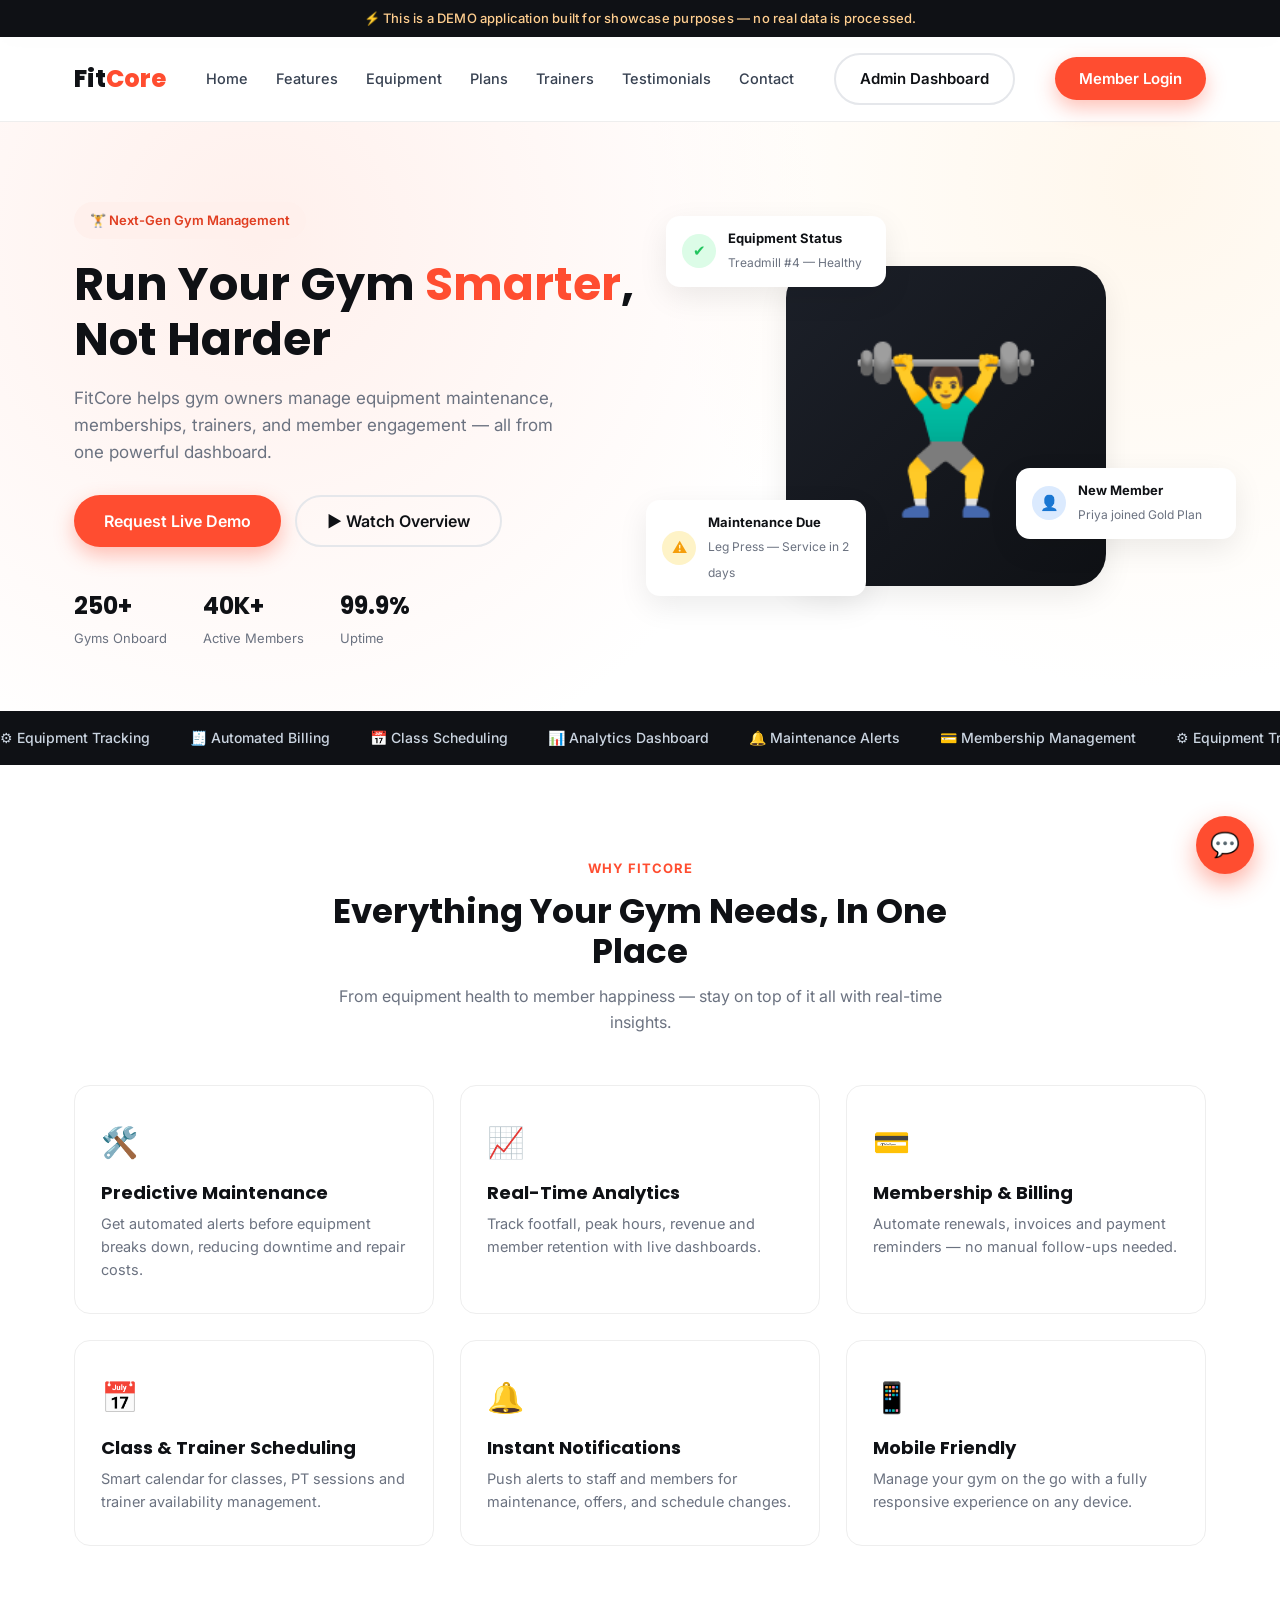
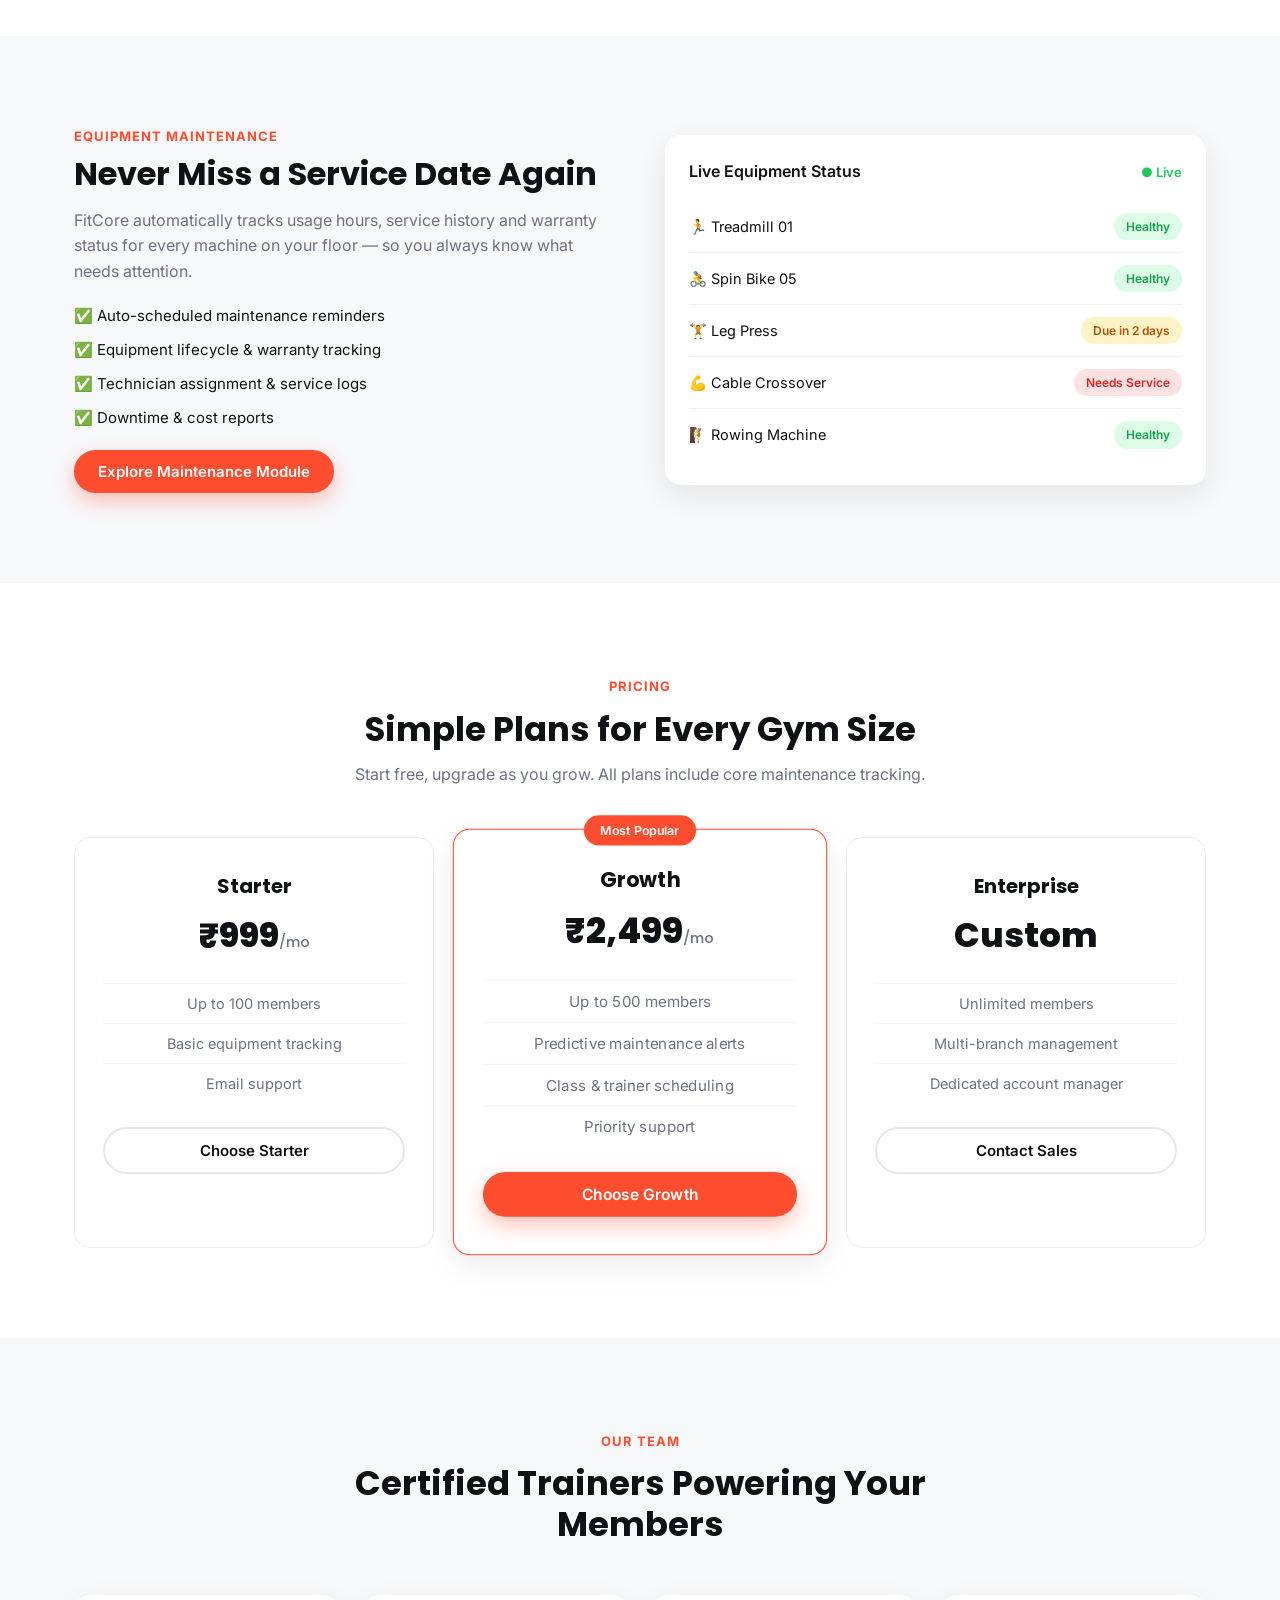
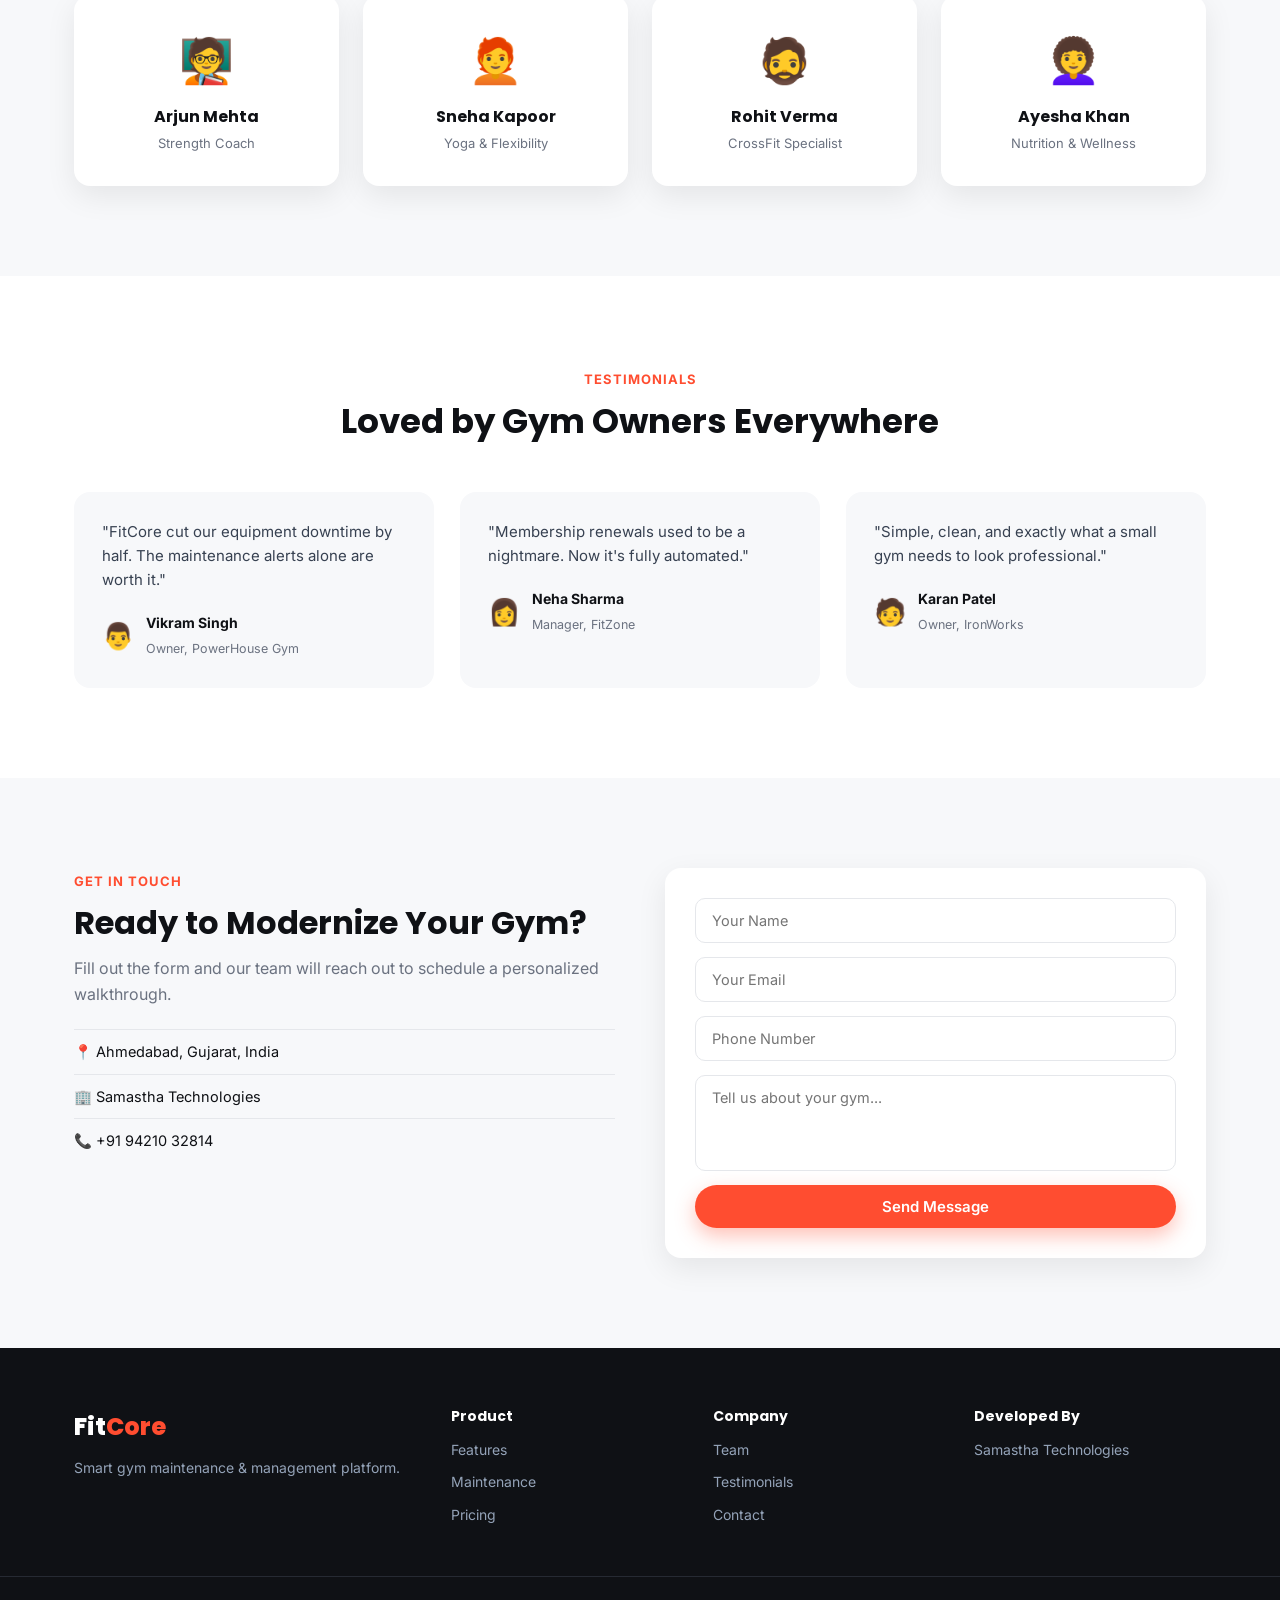
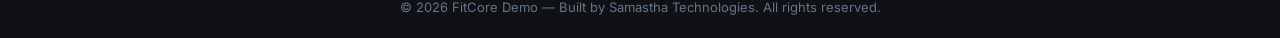
==== commit 8ecb04ca: "Add contact number below Samastha Technologies Adds +91 94210 32814 as a click-to-call link in the c" ====
--- a/index.html
+++ b/index.html
@@ -284,6 +284,7 @@
       <div class="contact-info">
         <div>📍 Ahmedabad, Gujarat, India</div>
         <div>🏢 Samastha Technologies</div>
+        <div>📞 <a href="tel:+919421032814">+91 94210 32814</a></div>
       </div>
     </div>
     <form class="contact-form" id="contactForm">
@@ -336,6 +337,7 @@
     <p class="modal-sub">To activate full functionality (database, real-time chat, authentication) or discuss your project, please contact the developers:</p>
     <div class="modal-contact">
       <div><strong>Samastha Technologies</strong></div>
+      <div>📞 <a href="tel:+919421032814">+91 94210 32814</a></div>
     </div>
     <button class="btn btn-primary full" id="modalOkBtn">Got it</button>
   </div>
